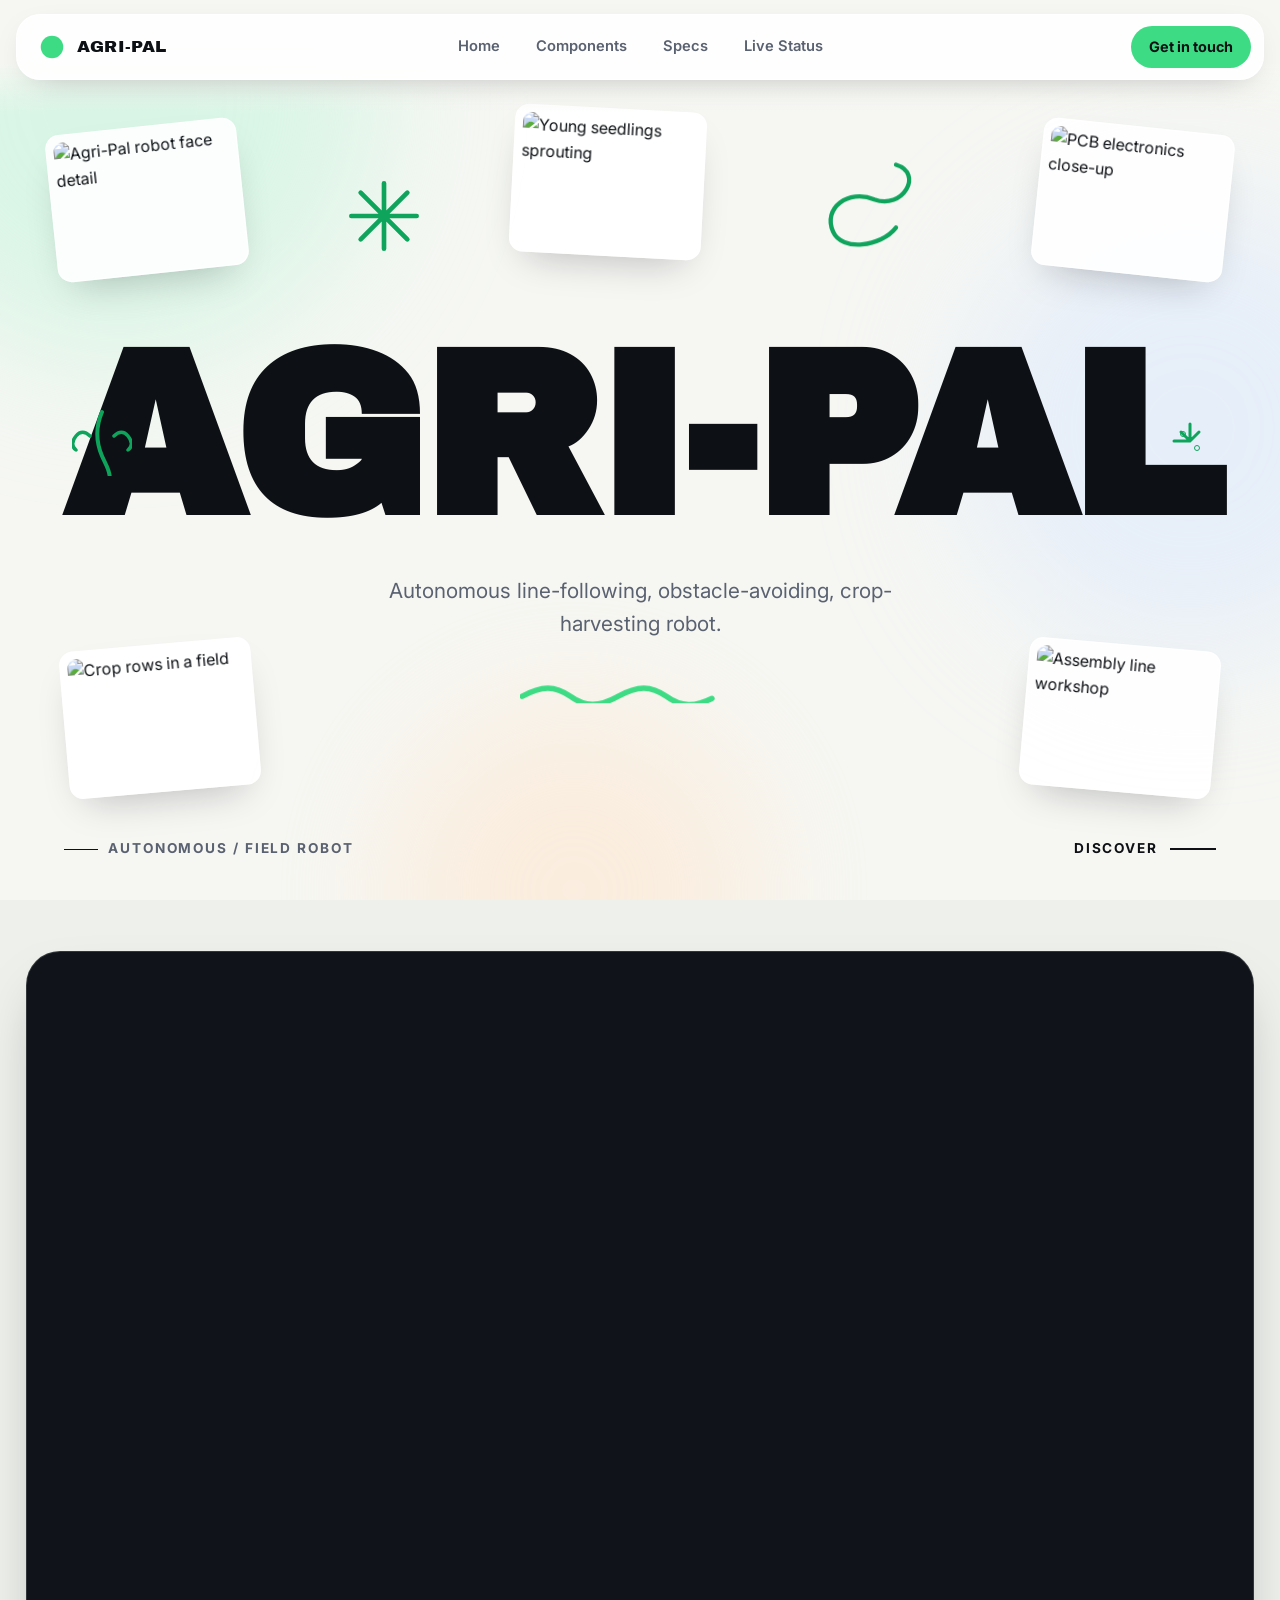
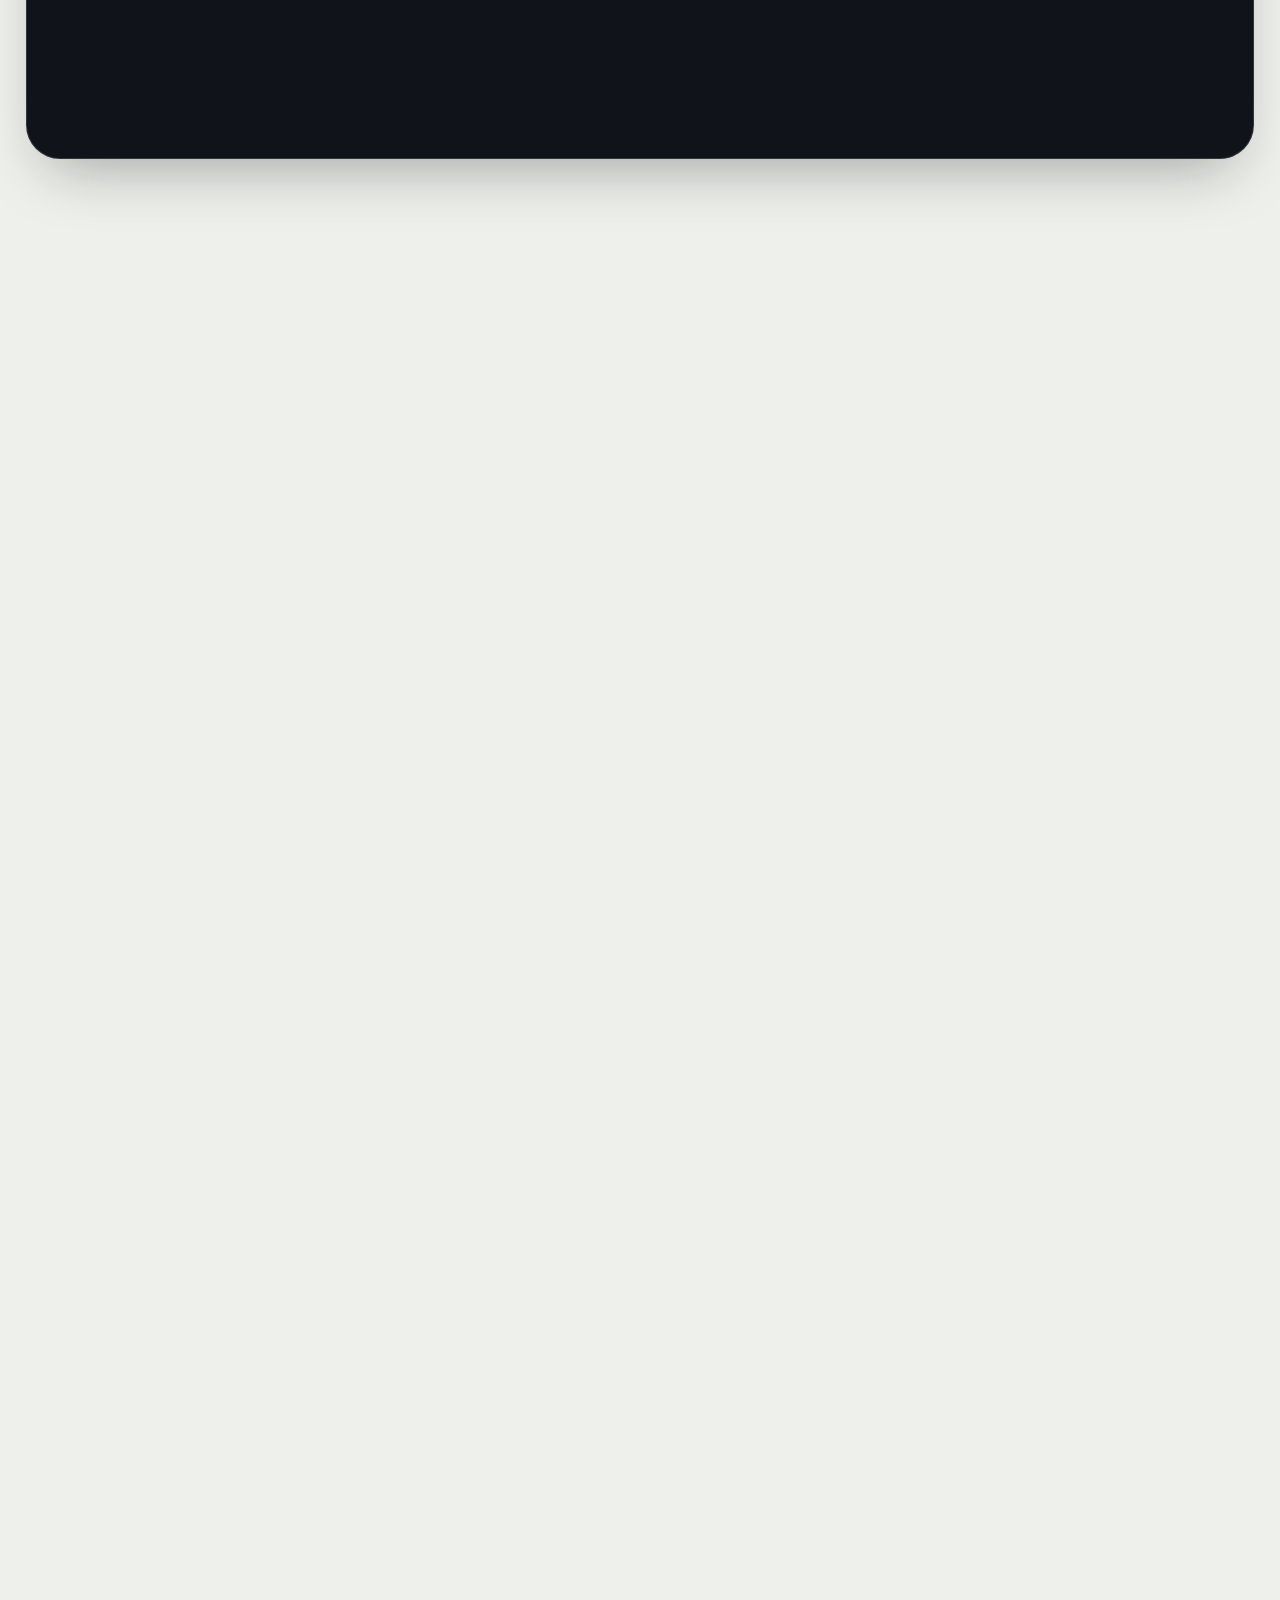
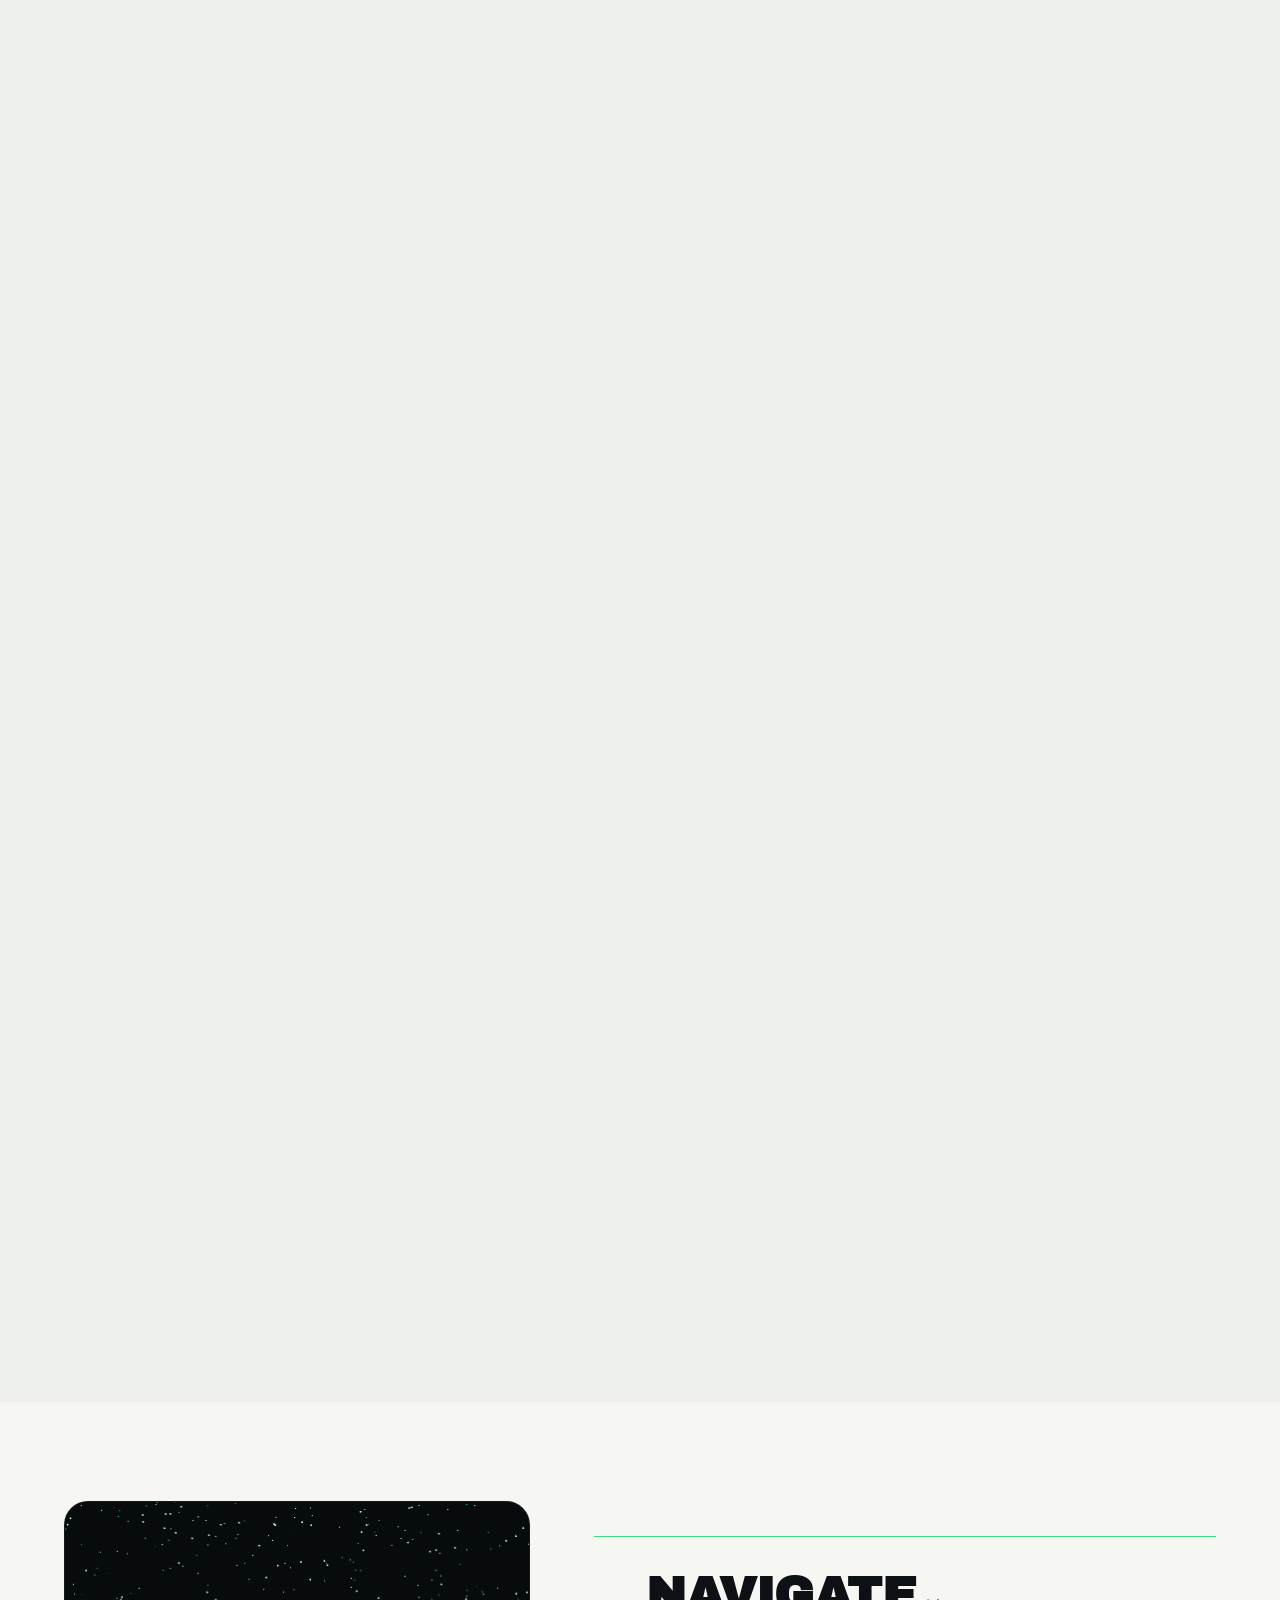
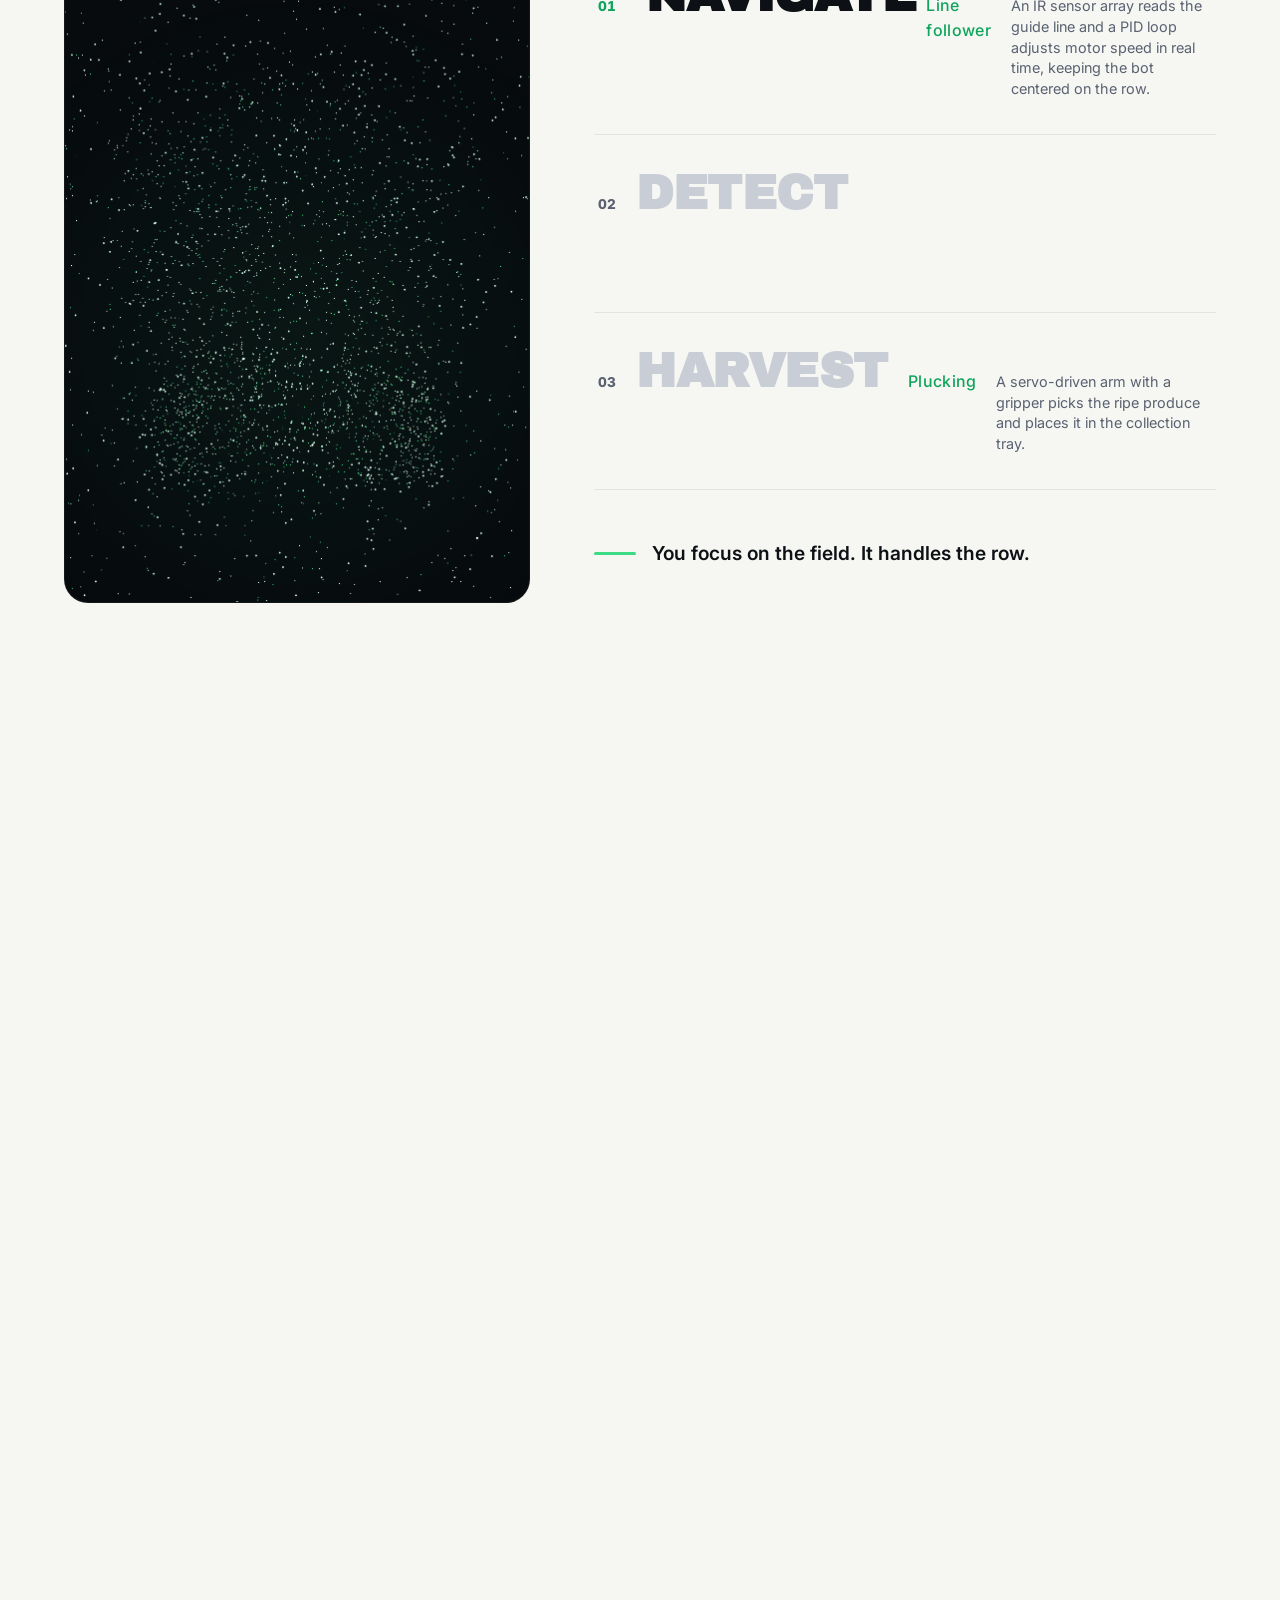
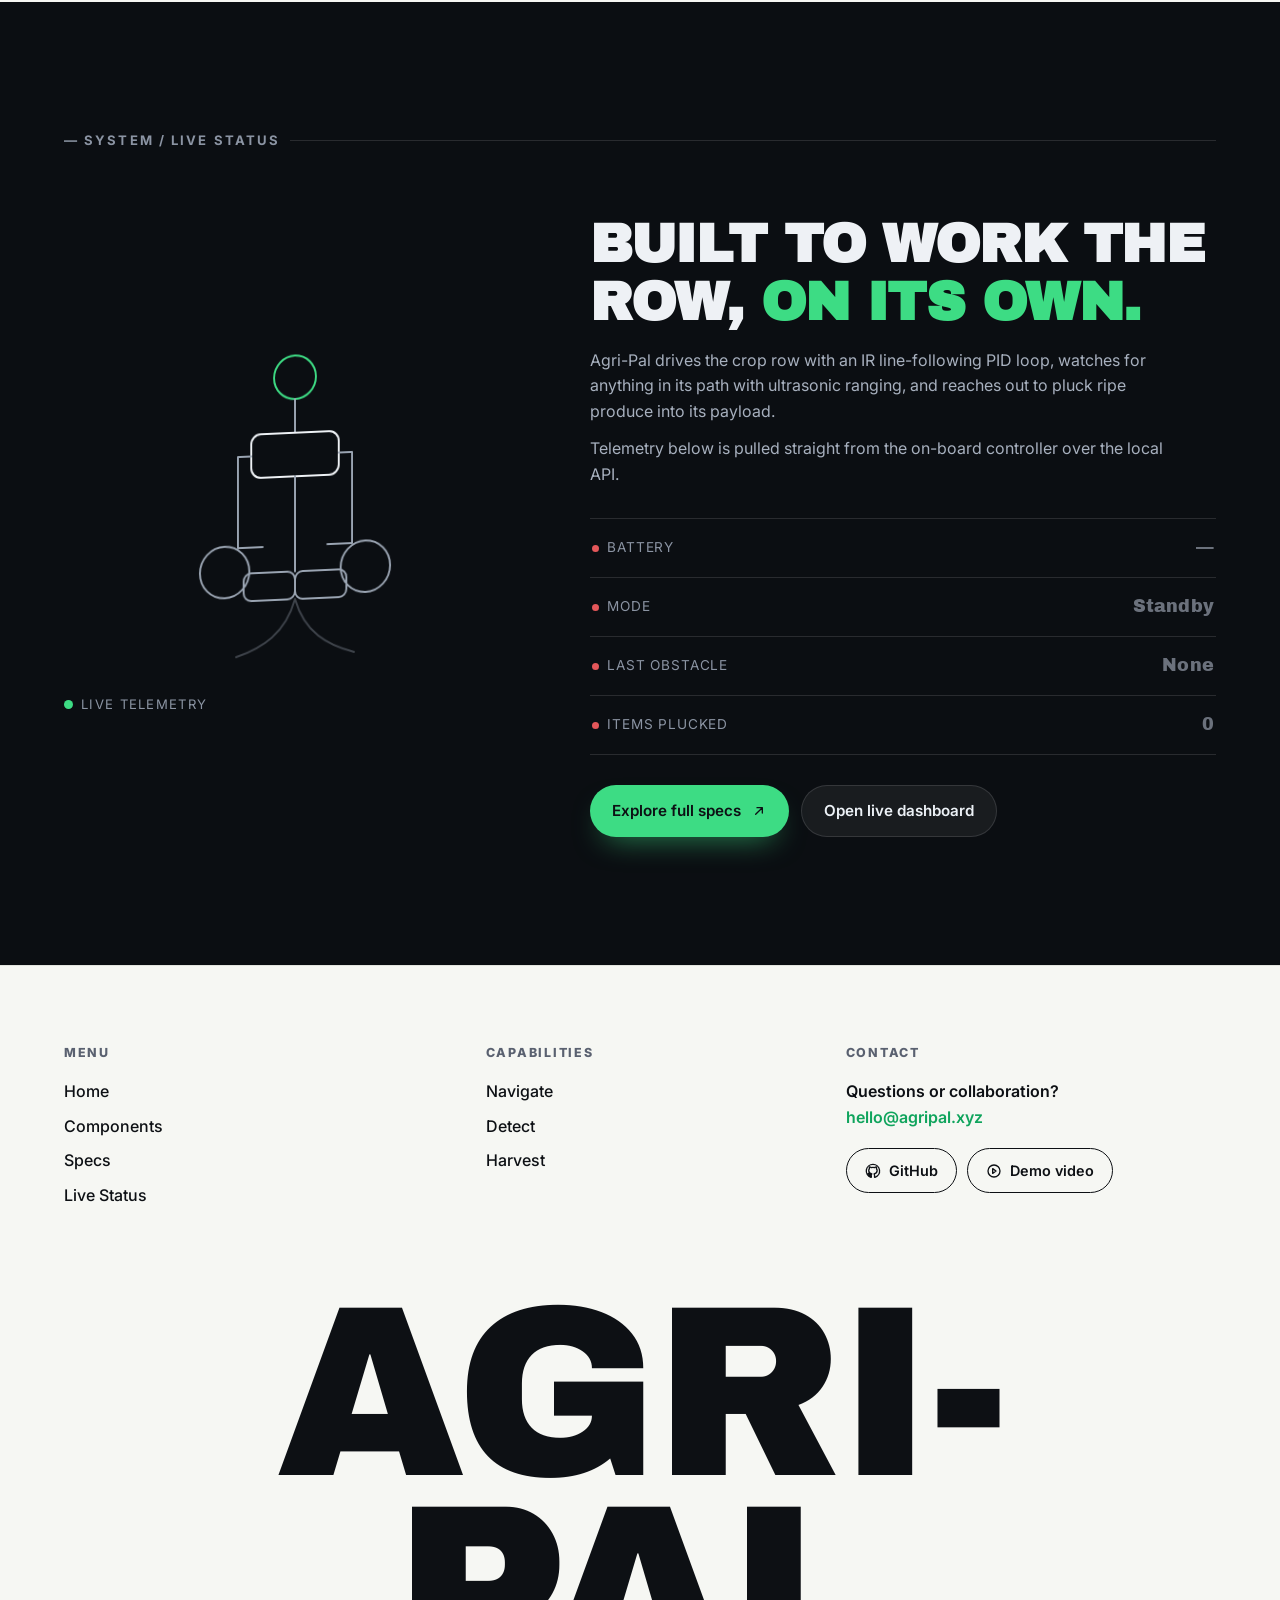
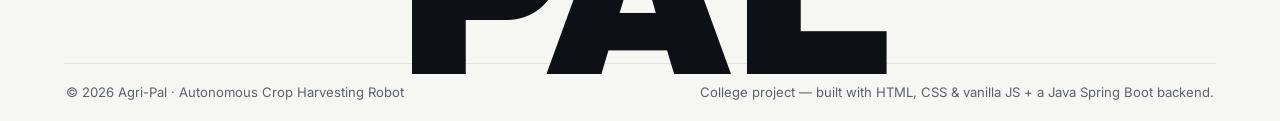
==== _test_specs.html @ 2f0918ff "changes style changes" ====
<!DOCTYPE html>
<html lang="en">
<head>
  <meta charset="UTF-8" />
  <meta name="viewport" content="width=device-width, initial-scale=1.0" />
  <title>AGRI-PAL — Autonomous Field Robot</title>
  <meta name="description" content="Agri-Pal is an autonomous line-following, obstacle-avoiding, crop-harvesting field robot. Explore the design, the build and the live status." />
  <link rel="preconnect" href="https://fonts.googleapis.com" />
  <link rel="preconnect" href="https://fonts.gstatic.com" crossorigin />
  <link href="https://fonts.googleapis.com/css2?family=Archivo+Black&family=Inter:wght@400;500;600;700&display=swap" rel="stylesheet" />
  <link rel="stylesheet" href="style.css" />
</head>
<body id="top" data-page="home">

  <a class="skip-link" href="#main">Skip to content</a>

  <!-- ============ NAVBAR: floating pill ============ -->
  <header class="site-nav" id="site-nav" data-theme="light">
    <a class="nav-logo" href="#top" data-modal="home">
      <svg class="nav-mark" viewBox="0 0 32 32" aria-hidden="true">
        <circle cx="16" cy="16" r="12" />
        <circle cx="16" cy="16" r="5" fill="#0d1014" />
      </svg>
      <span class="nav-name">Agri-Pal</span>
    </a>
    <nav class="nav-links" id="nav-links" aria-label="Primary">
      <a href="#top" data-modal="home">Home</a>
<a href="#components" data-modal="components">Components</a>
      <a href="#specs" data-modal="specs">Specs</a>
      <a href="#live-status" data-modal="status">Live Status</a>
    </nav>
    <a class="nav-cta" href="#contact" data-contact>Get in touch</a>
    <button class="nav-burger" id="nav-burger" aria-expanded="false" aria-controls="nav-links" aria-label="Toggle navigation">
      <span></span><span></span><span></span>
    </button>
  </header>

  <main id="main">

    <!-- ============ 1 · HERO / MOODBOARD ============ -->
    <section class="hero moodboard">
      <div class="mg-blobs" aria-hidden="true"><i></i><i></i><i></i></div>

      <!-- hand-drawn accents (direct children of hero, centred % of hero container) -->
      <div class="doodle-wrap aster" style="left: 30%; top: 24%;"><svg class="doodle-svg" viewBox="0 0 60 60" fill="none" aria-hidden="true">
        <path d="M30 2v56M2 30h56M10 10l40 40M50 10L10 50" stroke-width="4" stroke-linecap="round"/>
      </svg></div>
      <div class="doodle-wrap swirl" style="left: 68%; top: 23%;"><svg class="doodle-svg" viewBox="0 0 120 90" fill="none" aria-hidden="true">
        <path d="M84 6c26 8 6 42-20 32C40 28 16 46 26 68c8 18 44 14 58-4" stroke-width="4" stroke-linecap="round"/>
      </svg></div>
      <div class="doodle-wrap squiggle" style="left: 50%; top: 77%;"><svg class="doodle-svg" viewBox="0 0 220 18" fill="none" aria-hidden="true">
        <path d="M2 12c18-10 30-10 44 0s26 10 44 0 30-10 44 0 26 10 42 2" stroke-width="5" stroke-linecap="round"/>
      </svg></div>
      <div class="doodle-wrap leaf" style="left: 8%; top: 49%;"><svg class="doodle-svg" viewBox="0 0 60 70" fill="none" aria-hidden="true">
        <path d="M30 6c-6 14-6 30 0 44s14 20 0 44" stroke-width="4" stroke-linecap="round"/>
        <path d="M18 30c-5-5-10-5-14 0s-5 10 0 14M42 30c5-5 10-5 14 0s5 10 0 14" stroke-width="3.5" stroke-linecap="round"/>
      </svg></div>
      <div class="doodle-wrap sparkle" style="left: 93%; top: 49%;"><svg class="doodle-svg" viewBox="0 0 38 38" fill="none" aria-hidden="true">
        <path d="M19 2v16M3 19h16M10 10l8 8M28 10l-8 8" stroke-width="3" stroke-linecap="round"/>
        <circle cx="12" cy="12" r="2.5"/><circle cx="26" cy="26" r="2.5"/>
      </svg></div>

      <p class="kicker">Autonomous / Field Robot</p>

      <div class="wordmark-wrap">
        <h1 class="wordmark">Agri-Pal</h1>
      </div>

      <p class="tagline">Autonomous line-following, obstacle-avoiding, crop-harvesting robot.</p>

      <!-- scattered photo thumbnails -->
      <div class="thumb-cloud" aria-hidden="false">
        <figure class="thumb t1">
          <div class="thumb-img"><img src="assets/moodboard/thumb-robot-face.jpg" alt="Agri-Pal robot face detail" loading="lazy" width="320" height="240"/></div>
          <figcaption class="thumb-caption">Robot face</figcaption>
        </figure>
        <figure class="thumb t2">
          <div class="thumb-img"><img src="assets/moodboard/thumb-pcb-electronics.jpg" alt="PCB electronics close-up" loading="lazy" width="320" height="240"/></div>
          <figcaption class="thumb-caption">Control board</figcaption>
        </figure>
        <figure class="thumb t3">
          <div class="thumb-img"><img src="assets/moodboard/thumb-crop-rows.jpg" alt="Crop rows in a field" loading="lazy" width="320" height="240"/></div>
          <figcaption class="thumb-caption">Field rows</figcaption>
        </figure>
        <figure class="thumb t4">
          <div class="thumb-img"><img src="assets/moodboard/thumb-assembly-line.jpg" alt="Assembly line workshop" loading="lazy" width="320" height="240"/></div>
          <figcaption class="thumb-caption">Assembly line</figcaption>
        </figure>
        <figure class="thumb t5">
          <div class="thumb-img"><img src="assets/moodboard/thumb-seedlings.jpg" alt="Young seedlings sprouting" loading="lazy" width="320" height="240"/></div>
          <figcaption class="thumb-caption">Seedlings</figcaption>
        </figure>
      </div>

      <a class="discover" href="#assembly" aria-label="Discover the assembly">
        <span>Discover</span>
        <span class="cue-line" aria-hidden="true"></span>
      </a>
    </section>

    <!-- ============ 2 · ASSEMBLY SHOWCASE ============ -->
    <section id="assembly" class="asc-section">
      <div class="asc-track" id="asc-track">
        <div class="asc-stage" id="asc-stage">
          <canvas id="bot-canvas" class="assembly-canvas" aria-label="Assembly animation — scroll to assemble the bot"></canvas>

          <div class="asc-loader" id="asc-loader" role="status" aria-live="polite">
            <span class="spinner" aria-hidden="true"></span>
            <span id="asc-loader-label">Loading render frames…</span>
          </div>

          <p class="asc-caption" id="asc-caption">Scroll to assemble the bot</p>

          <noscript>
            <div class="noscript-fallback">
              <img src="assets/frames/frame_120.jpg" alt="Assembled Agri-Pal robot" />
              <span>Enable JavaScript to see the assembly animation. Here is the finished build.</span>
            </div>
          </noscript>
        </div>
      </div>
    </section>

    <!-- ============ 3 · CAPABILITIES (pinned, scroll-driven) ============ -->
    <section id="capabilities" class="cap-track-section">
      <div class="cap-stage" id="cap-stage">
        <div class="cap-wire reveal" aria-hidden="true">
          <svg class="doodle aster" viewBox="0 0 60 60" fill="none">
            <path d="M30 2v56M2 30h56M10 10l40 40M50 10L10 50" stroke-width="4" stroke-linecap="round"/>
          </svg>
          <div class="robot-panel" id="robot-panel">
            <canvas class="dot-robot" id="dot-robot" role="img" aria-label="Dot-built Agri-Pal robot"></canvas>
          </div>
        </div>

        <div class="cap-content reveal">
          <div class="cap-labels" id="cap-labels">
            <div class="cap-label lit" id="cap-navigate" data-phase="0">
              <span class="num">01</span>
              <h3>Navigate</h3>
              <p class="cap-sub">Line follower</p>
              <p class="cap-desc">An IR sensor array reads the guide line and a PID loop adjusts motor speed in real time, keeping the bot centered on the row.</p>
            </div>
            <div class="cap-label" id="cap-detect" data-phase="1">
              <span class="num">02</span>
              <h3>Detect</h3>
              <p class="cap-sub">Obstacle detection</p>
              <p class="cap-desc">Ultrasonic sensing scans ahead. When something enters the safety distance, the bot halts or reroutes around it.</p>
            </div>
            <div class="cap-label" id="cap-harvest" data-phase="2">
              <span class="num">03</span>
              <h3>Harvest</h3>
              <p class="cap-sub">Plucking</p>
              <p class="cap-desc">A servo-driven arm with a gripper picks the ripe produce and places it in the collection tray.</p>
            </div>
          </div>
          <p class="cap-tag">You focus on the field. It handles the row.</p>
        </div>
      </div>
    </section>

    <!-- ============ 4 · DARK FLIP — LIVE STATUS / SPECS ============ -->
    <section id="live" class="section dark-flip">
      <p class="flip-eyebrow">— System / Live status</p>

      <div class="wire-model reveal">
        <div class="wire-rotate" id="wire-rotate" role="img" aria-label="Interactive Agri-Pal wireframe — drag to rotate">
          <svg viewBox="0 0 300 340" fill="none" stroke="#9aa4b2" stroke-width="2" stroke-linecap="round" stroke-linejoin="round">
            <circle cx="150" cy="40" r="22" stroke="#3ddc84" />
            <path d="M150 62v34" />
            <rect x="104" y="96" width="92" height="44" rx="10" stroke="#eef1f5" />
            <path d="M104 118h-14v92h26M196 118h14v92h-26" />
            <circle cx="76" cy="234" r="26" />
            <circle cx="224" cy="234" r="26" />
            <path d="M150 140v96" />
            <rect x="96" y="236" width="54" height="28" rx="8" />
            <rect x="150" y="236" width="54" height="28" rx="8" />
            <path d="M150 264c-10 34-34 48-62 56M150 264c10 34 34 48 62 56" opacity=".35" />
          </svg>
        </div>
        <p class="tele-caption">Live telemetry</p>
      </div>

      <div class="flip-content reveal">
        <h2 class="flip-head">Built to work the row, <span class="glow">on its own.</span></h2>
        <div class="flip-body">
          <p>Agri-Pal drives the crop row with an IR line-following PID loop, watches for anything in its path with ultrasonic ranging, and reaches out to pluck ripe produce into its payload.</p>
          <p>Telemetry below is pulled straight from the on-board controller over the local API.</p>
        </div>

        <div class="stat-rows" id="stat-rows">
          <div class="stat-row">
            <span class="stat-label"><span class="live-dot" aria-hidden="true"></span>Battery</span>
            <span class="stat-value pulse" id="row-battery">—</span>
          </div>
          <div class="stat-row">
            <span class="stat-label"><span class="live-dot" aria-hidden="true"></span>Mode</span>
            <span class="stat-value" id="row-mode">Standby</span>
          </div>
          <div class="stat-row">
            <span class="stat-label"><span class="live-dot" aria-hidden="true"></span>Last obstacle</span>
            <span class="stat-value" id="row-obstacle">None</span>
          </div>
          <div class="stat-row">
            <span class="stat-label"><span class="live-dot" aria-hidden="true"></span>Items plucked</span>
            <span class="stat-value pulse" id="row-plucked">0</span>
          </div>
        </div>

        <div class="flip-cta">
          <a class="btn btn-accent btn-arrow" href="#specs" data-modal="specs">
            Explore full specs
            <svg viewBox="0 0 24 24" fill="none" stroke="currentColor" stroke-width="2" stroke-linecap="round" stroke-linejoin="round"><path d="M7 17L17 7M9 7h8v8"/></svg>
          </a>
          <a class="btn btn-dark" href="#live-status" data-modal="status">Open live dashboard</a>
        </div>
      </div>
    </section>
  </main>

  <!-- ============ 5 · FOOTER ============ -->
  <footer class="footer-site">
    <div class="footer-cols">
      <div class="footer-col">
        <h4>Menu</h4>
        <ul class="footer-links">
          <li><a href="#top">Home</a></li>
          <li><a href="#components" data-modal="components">Components</a></li>
          <li><a href="#specs" data-modal="specs">Specs</a></li>
          <li><a href="#live-status" data-modal="status">Live Status</a></li>
        </ul>
      </div>
      <div class="footer-col">
        <h4>Capabilities</h4>
        <ul class="footer-links">
          <li><a href="#capabilities">Navigate</a></li>
          <li><a href="#capabilities">Detect</a></li>
          <li><a href="#capabilities">Harvest</a></li>
        </ul>
      </div>
      <div class="footer-col">
        <h4>Contact</h4>
        <p class="footer-contact">Questions or collaboration?<br /><a href="#contact" data-contact>hello@agripal.xyz</a></p>
        <div class="footer-pills">
          <a class="pill" href="#" aria-label="GitHub repository">
            <svg viewBox="0 0 24 24" fill="none" stroke="currentColor" stroke-width="2" stroke-linecap="round" stroke-linejoin="round"><path d="M12 2a10 10 0 0 0-3.2 19.5c.5.1.7-.2.7-.5v-1.8c-2.8.6-3.4-1.3-3.4-1.3-.5-1.2-1.1-1.5-1.1-1.5-.9-.6.1-.6.1-.6 1 .1 1.5 1 1.5 1 .9 1.5 2.4 1.1 3 .9.1-.7.4-1.1.6-1.4-2.2-.3-4.6-1.1-4.6-5 0-1.1.4-2 1-2.7-.1-.3-.4-1.3.1-2.7 0 0 .8-.3 2.7 1a9.4 9.4 0 0 1 5 0c1.9-1.3 2.7-1 2.7-1 .5 1.4.2 2.4.1 2.7.6.7 1 1.6 1 2.7 0 3.9-2.4 4.7-4.6 5 .4.3.7.9.7 1.9v2.8c0 .3.2.6.7.5A10 10 0 0 0 12 2z"/></svg>
            GitHub
          </a>
          <a class="pill" href="#" aria-label="Demo video">
            <svg viewBox="0 0 24 24" fill="none" stroke="currentColor" stroke-width="2" stroke-linecap="round" stroke-linejoin="round"><circle cx="12" cy="12" r="9"/><path d="M10 8.5l5 3.5-5 3.5v-7z"/></svg>
            Demo video
          </a>
        </div>
      </div>
    </div>

    <div class="footer-wordmark" aria-hidden="true">Agri-Pal</div>

    <div class="footer-bottom">
      <span>© 2026 Agri-Pal · Autonomous Crop Harvesting Robot</span>
      <span>College project — built with HTML, CSS &amp; vanilla JS + a Java Spring Boot backend.</span>
    </div>
  </footer>

  <div id="modal-root"></div>

  <script src="ui.js"></script>
  <script src="botshape.js"></script>
  <script src="botrig.js"></script>
  <script src="dotrobot.js"></script>
  <script src="script.js"></script>
  <script src="live-dashboard.js"></script>
  <script src="specs.js"></script>
  <script src="particles.js"></script>

  <script>
    (function(){
      var logs=[];
      ['log','warn','error'].forEach(function(k){
        var old=console[k].bind(console);
        console[k]=function(){
          var msg=k+': '+Array.prototype.slice.call(arguments).join(' ');
          logs.push(msg); document.body.setAttribute('data-devtools-logs',logs.join(' || ')); old.apply(null,arguments);
        };
      });
      window.addEventListener('error',function(e){ logs.push('window-error: '+e.message); document.body.setAttribute('data-devtools-logs',logs.join(' || ')); });
      window.addEventListener('unhandledrejection',function(e){ logs.push('promise-error: '+e.reason); document.body.setAttribute('data-devtools-logs',logs.join(' || ')); });
    })();
  </script>
</body>
</html>
---- style.css ----
/* ============================================================================
   AGRI-PAL — Smart Farm Bot
   Light editorial "creative-studio" theme
   ========================================================================= */

/* ---------- Design tokens ---------- */
:root {
  --paper:      #f6f7f3;   /* off-white page bg */
  --paper-2:    #eef0eb;   /* softer panel bg */
  --card:       rgba(255, 255, 255, .85);
  --ink:        #0d1014;   /* near-black text */
  --ink-soft:   #5a6170;   /* muted text */
  --line:       #e2e4de;   /* hairline borders */
  --accent:     #3ddc84;   /* vivid green */
  --accent-deep:#0fa45c;   /* darker green (legible accent) */
  --dark:       #0b0e12;   /* flip-section bg */
  --dark-soft:  #1a2028;   /* flip-card bg */
  --dark-line:  rgba(255, 255, 255, .12);

  --radius-xl:  28px;
  --radius-lg:  20px;
  --radius-md:  12px;

  --font-display: "Archivo Black", "Arial Black", system-ui, sans-serif;
  --font-body:    "Inter", system-ui, -apple-system, "Segoe UI", sans-serif;

  --nav-h: 66px;
  --shadow-soft: 0 18px 40px -18px rgba(13, 16, 20, .28);
  --shadow-hover: 0 28px 60px -22px rgba(13, 16, 20, .35);

  --ease: cubic-bezier(.22, .61, .36, 1);
}

/* ---------- Reset & base ---------- */
* { box-sizing: border-box; margin: 0; padding: 0; }

html {
  scroll-behavior: smooth;
  scroll-padding-top: calc(var(--nav-h) + 26px);
  -webkit-text-size-adjust: 100%;
}

body {
  font-family: var(--font-body);
  background: var(--paper);
  color: var(--ink);
  line-height: 1.6;
  -webkit-font-smoothing: antialiased;
  /* `clip` (not `hidden`) preserves position:sticky for descendants —
     `overflow-x: hidden` on body breaks the sticky assembly panel. */
  overflow-x: clip;
}

img, svg, canvas { display: block; max-width: 100%; }

a { color: inherit; text-decoration: none; }

button {
  font: inherit;
  color: inherit;
  background: none;
  border: 0;
  cursor: pointer;
}

::selection { background: var(--accent); color: var(--ink); }

:focus-visible { outline: 2px solid var(--accent-deep); outline-offset: 3px; }

.skip-link {
  position: fixed; left: 12px; top: -60px; z-index: 200;
  background: var(--ink); color: var(--paper);
  padding: 10px 16px; border-radius: 10px;
  transition: top .2s ease;
}
.skip-link:focus { top: 12px; }

/* ---------- Shared primitives ---------- */
.page-main { padding-top: calc(var(--nav-h) + 28px); }

.section { padding: clamp(72px, 10vw, 130px) clamp(20px, 5vw, 64px); }

.section-head { margin-bottom: clamp(34px, 5vw, 60px); }

.section-title {
  font-family: var(--font-display);
  font-size: clamp(2.1rem, 5.2vw, 4rem);
  line-height: 1.02;
  letter-spacing: -0.015em;
  text-transform: uppercase;
}

.section-title .accent { color: var(--accent-deep); }

.section-sub {
  margin-top: 14px;
  color: var(--ink-soft);
  max-width: 54ch;
  font-size: clamp(1rem, 1.6vw, 1.15rem);
}

.accent { color: var(--accent-deep); }

.badge {
  display: inline-flex; align-items: center; gap: 8px;
  font-size: .78rem; font-weight: 700; letter-spacing: .08em;
  text-transform: uppercase; color: var(--ink-soft);
  border: 1px solid var(--line); border-radius: 999px;
  padding: 7px 14px; background: rgba(255, 255, 255, .6);
}
.badge::before {
  content: ""; width: 8px; height: 8px; border-radius: 50%;
  background: var(--accent-deep);
}

.glass-card {
  background: var(--card);
  -webkit-backdrop-filter: blur(12px);
  backdrop-filter: blur(12px);
  border: 1px solid rgba(255, 255, 255, .7);
  box-shadow: var(--shadow-soft);
  border-radius: var(--radius-lg);
}

.card {
  background: var(--card);
  border: 1px solid var(--line);
  border-radius: var(--radius-md);
  padding: 22px;
  box-shadow: none;
}

.card-grid {
  display: grid;
  gap: 18px;
  grid-template-columns: repeat(auto-fit, minmax(240px, 1fr));
}

/* Scoped wide container used only by the Components mosaic grid */
.components-grid-wide {
  width: min(100% - 48px, 1760px);
  margin-inline: auto;
}
@media (max-width: 700px) {
  .components-grid-wide {
    width: min(100% - 32px, 1760px);
  }
}

/* Restore the normal (narrower) tab-section containers */
.pt-intro-inner,
.pt-rows-inner,
.specs-inner {
  width: min(100% - 48px, 1200px);
  margin-inline: auto;
}
@media (max-width: 700px) {
  .pt-intro-inner,
  .pt-rows-inner,
  .specs-inner {
    width: min(100% - 32px, 1200px);
  }
}

/* Reveal-on-scroll */
.reveal {
  opacity: 0;
  transform: translateY(30px);
  transition: opacity .7s var(--ease), transform .7s var(--ease);
}
@media (prefers-reduced-motion: no-preference) {
  .reveal.stagger > * { opacity: 0; transform: translateY(30px); transition: opacity .7s var(--ease), transform .7s var(--ease); }
  .reveal.stagger.visible > * ,
  .reveal.visible { opacity: 1; transform: none; }
  .reveal.stagger.visible > *:nth-child(2) { transition-delay: .08s; }
  .reveal.stagger.visible > *:nth-child(3) { transition-delay: .16s; }
  .reveal.stagger.visible > *:nth-child(4) { transition-delay: .24s; }
  .reveal.stagger.visible > *:nth-child(5) { transition-delay: .32s; }
  .reveal.stagger.visible > *:nth-child(6) { transition-delay: .4s; }
  .reveal.stagger.visible > *:nth-child(7) { transition-delay: .48s; }
  .reveal.stagger.visible > *:nth-child(8) { transition-delay: .56s; }
  .reveal.stagger.visible > *:nth-child(9) { transition-delay: .64s; }
}
@media (prefers-reduced-motion: reduce) {
  .reveal { opacity: 1; transform: none; transition: none; }
  .reveal.stagger > * { opacity: 1; transform: none; transition: none; }
}

/* ---------- Buttons ---------- */
.btn {
  display: inline-flex; align-items: center; justify-content: center; gap: 10px;
  padding: 13px 22px; border-radius: 999px;
  font-weight: 600; font-size: .95rem;
  transition: transform .25s var(--ease), box-shadow .25s var(--ease), background .25s ease;
  white-space: nowrap;
}
.btn svg { width: 17px; height: 17px; }

.btn-fill {
  background: var(--ink); color: var(--paper);
  box-shadow: 0 14px 30px -14px rgba(13, 16, 20, .5);
}
.btn-fill:hover { transform: translateY(-2px); box-shadow: var(--shadow-hover); }

.btn-accent {
  background: var(--accent); color: var(--ink);
  box-shadow: 0 14px 30px -14px rgba(61, 220, 132, .65);
}
.btn-accent:hover { transform: translateY(-2px); background: #53e794; }

.btn-ghost {
  border: 1px solid var(--line); color: var(--ink);
  background: rgba(255, 255, 255, .55);
}
.btn-ghost:hover { border-color: var(--ink); transform: translateY(-2px); }

.btn-dark { background: rgba(255, 255, 255, .06); color: #ecf1f6; border: 1px solid var(--dark-line); }
.btn-dark:hover { background: rgba(255, 255, 255, .14); transform: translateY(-2px); }

/* ============================================================================
   Floating pill navbar
   ========================================================================= */
.site-nav {
  position: fixed;
  top: 14px; left: 16px; right: 16px;
  z-index: 90;
  height: var(--nav-h);
  display: flex; align-items: center;
  padding: 0 12px 0 20px;
  background: rgba(255, 255, 255, .86);
  -webkit-backdrop-filter: blur(14px); backdrop-filter: blur(14px);
  border: 1px solid rgba(255, 255, 255, .85);
  border-radius: 24px;
  box-shadow: 0 10px 34px -18px rgba(13, 16, 20, .35);
  transition: background 300ms ease, border-color 300ms ease, color 300ms ease;
}
.site-nav.nav-overlay { z-index: 1000; }
.site-nav[data-theme="dark"] {
  background: rgba(10, 14, 18, 0.92);
  border-color: rgba(255, 255, 255, 0.08);
  color: #ffffff;
}
.site-nav[data-theme="dark"] .nav-mark circle { fill: var(--accent); }
.site-nav[data-theme="dark"] .nav-links a { color: #e8eef0; }
.site-nav[data-theme="dark"] .nav-links a:hover { color: #fff; background: rgba(255, 255, 255, 0.08); }
.site-nav[data-theme="dark"] .nav-links a.nav-active { color: #fff; background: #1fa463; }
.site-nav[data-theme="dark"] .nav-cta { background: var(--accent); color: var(--ink); }
.site-nav[data-theme="dark"] .nav-burger span { background: #ecf1f6; }

.nav-logo { display: flex; align-items: center; gap: 10px; font-family: var(--font-display); letter-spacing: .01em; font-size: 1.05rem; }
.nav-mark { width: 30px; height: 30px; }
.nav-mark circle { fill: var(--accent); }
.nav-name { text-transform: uppercase; }

.nav-links {
  position: absolute; left: 50%; transform: translateX(-50%);
  display: flex; align-items: center; gap: 4px;
}
.nav-links a {
  padding: 8px 16px; border-radius: 999px;
  font-size: .92rem; font-weight: 600; color: var(--ink-soft);
  transition: color .2s ease, background .2s ease;
}
.nav-links a:hover { color: var(--ink); background: rgba(13, 16, 20, .06); }
.nav-links a.active, .nav-links a[aria-current="page"] { color: var(--paper); background: var(--ink); }
.nav-links a.nav-active { color: var(--paper); background: var(--ink); }

.nav-cta {
  margin-left: auto;
  padding: 9px 18px; border-radius: 999px;
  background: var(--accent); color: var(--ink);
  font-weight: 700; font-size: .9rem;
  transition: transform .2s var(--ease), box-shadow .2s ease;
}
.nav-cta:hover { transform: translateY(-1px); box-shadow: 0 10px 22px -10px rgba(61, 220, 132, .7); }

.nav-burger {
  display: none; margin-left: auto;
  width: 42px; height: 42px; border-radius: 12px;
  flex-direction: column; align-items: center; justify-content: center; gap: 5px;
}
.nav-burger span { width: 20px; height: 2px; background: var(--ink); border-radius: 2px; transition: transform .3s var(--ease), opacity .2s; }
.nav-burger.open span:nth-child(1) { transform: translateY(7px) rotate(45deg); }
.nav-burger.open span:nth-child(2) { opacity: 0; }
.nav-burger.open span:nth-child(3) { transform: translateY(-7px) rotate(-45deg); }

@media (max-width: 940px) {
  .nav-links {
    position: static; transform: none; flex-direction: column; align-items: stretch; gap: 4px;
    position: absolute; top: calc(100% + 10px); left: 0; right: 0;
    background: rgba(255, 255, 255, .97);
    -webkit-backdrop-filter: blur(14px); backdrop-filter: blur(14px);
    border: 1px solid var(--line); border-radius: 20px;
    padding: 12px; box-shadow: var(--shadow-soft);
    opacity: 0; pointer-events: none; transform: translateY(-8px);
    transition: opacity .25s ease, transform .3s var(--ease);
  }
  .nav-links.open { opacity: 1; pointer-events: auto; transform: none; }
  .nav-links a { padding: 12px 14px; }
  .nav-cta { display: none; }
  .nav-burger { display: flex; }
}

/* Soft scrim behind the floating navbar so content never clips its edge */
.nav-scrim {
  position: fixed; top: 0; left: 0; right: 0; z-index: 88;
  height: calc(var(--nav-h) + 48px);
  pointer-events: none;
  background: linear-gradient(to bottom, var(--paper), var(--paper) 55%, rgba(246, 247, 243, 0));
}

/* ============================================================================
   Custom cursor trail (created only on fine-pointer devices, see ui.js)
   ========================================================================= */
.cursor-trail {
  position: fixed; inset: 0;
  width: 100%; height: 100%;
  pointer-events: none;
  z-index: 2000;
}

/* ============================================================================
   Modal system
   ========================================================================= */
.modal { display: none; }
.modal.open { display: block; }

.modal-backdrop {
  position: fixed; inset: 0; z-index: 120;
  background: rgba(13, 16, 20, .45);
  -webkit-backdrop-filter: blur(3px); backdrop-filter: blur(3px);
}

.modal-panel {
  position: fixed; z-index: 121;
  left: 50%; top: 50%;
  transform: translate(-50%, -50%);
  width: min(680px, calc(100vw - 32px));
  max-height: min(78vh, 720px);
  display: flex; flex-direction: column;
  background: var(--paper);
  border-radius: var(--radius-xl);
  box-shadow: 0 40px 90px -30px rgba(0, 0, 0, .5);
  overflow: hidden;
  animation: modalIn .3s var(--ease);
}
@keyframes modalIn { from { opacity: 0; transform: translate(-50%, -48%); } }

.modal-shell { display: flex; flex-direction: column; height: 100%; }

.modal-head {
  display: flex; align-items: center; justify-content: space-between; gap: 14px;
  padding: 20px 22px 14px;
  border-bottom: 1px solid var(--line);
}
.modal-title {
  font-family: var(--font-display);
  font-size: 1.35rem; text-transform: uppercase; letter-spacing: .01em;
}
.modal-close {
  flex: none; width: 40px; height: 40px; border-radius: 50%;
  display: flex; align-items: center; justify-content: center;
  border: 1px solid var(--line); color: var(--ink-soft);
  transition: background .2s, color .2s;
}
.modal-close:hover { background: var(--ink); color: var(--paper); }

.modal-scroll { overflow-y: auto; overscroll-behavior: contain; padding: 22px; }

.modal-body { color: var(--ink-soft); max-width: 62ch; }
.modal-body p + p { margin-top: 12px; }
.modal-body strong { color: var(--ink); }

.modal-cards { display: grid; gap: 12px; }
.modal-card {
  display: grid; grid-template-columns: 1fr auto; gap: 8px 20px;
  border: 1px solid var(--line); border-radius: var(--radius-md);
  padding: 18px 20px; text-align: left;
  transition: transform .2s var(--ease), border-color .2s ease, box-shadow .2s ease;
  cursor: pointer;
}
.modal-card:hover { transform: translateY(-3px); border-color: var(--accent-deep); box-shadow: var(--shadow-soft); }
.modal-card h4 { font-size: 1.02rem; letter-spacing: .005em; }
.modal-card p { color: var(--ink-soft); font-size: .93rem; margin-top: 2px; }
.modal-card .go {
  grid-row: span 2; align-self: center;
  width: 42px; height: 42px; border-radius: 50%;
  display: flex; align-items: center; justify-content: center;
  border: 1px solid var(--line); color: var(--ink);
}
.modal-card .go svg { width: 17px; height: 17px; }

.modal-part {
  display: inline-block; margin-bottom: 16px;
  font-size: .75rem; font-weight: 700; letter-spacing: .1em; text-transform: uppercase;
  color: var(--accent-deep); background: rgba(61, 220, 132, .14);
  padding: 5px 12px; border-radius: 999px;
}
.detail-title {
  font-family: var(--font-display);
  font-size: 1.6rem; text-transform: uppercase; letter-spacing: .01em; line-height: 1.05;
  margin-bottom: 4px;
}

/* Diagram / photo area inside the component "Details" modal.
   Add an `img` path to a component card in ui.js MODALS to display a
   photo, exploded diagram or labelled illustration here. */
.modal-visual {
  margin: 18px 0 4px;
  border-radius: var(--radius-md);
  background: linear-gradient(135deg, #10141a, #2a3340);
  aspect-ratio: 16 / 9;
  display: flex; align-items: center; justify-content: center;
  position: relative; overflow: hidden;
}
.modal-visual img {
  width: 100%; height: 100%; object-fit: cover;
}
.modal-visual.placeholder {
  flex-direction: column; gap: 10px;
  text-align: center; padding: 22px;
  font-size: .9rem; color: rgba(255, 255, 255, .55);
  border: 1px dashed rgba(255, 255, 255, .28);
  font-style: italic;
}
.modal-visual .vs-icon svg { width: 30px; height: 30px; stroke: rgba(255, 255, 255, .5); }
.modal-detail { display: grid; gap: 18px; margin-top: 18px; }
.modal-detail h4 { font-size: .8rem; letter-spacing: .12em; text-transform: uppercase; color: var(--ink-soft); margin-bottom: 8px; }
.modal-how p { margin-top: 6px; }
.modal-chip {
  display: inline-block; background: var(--card); border: 1px solid var(--line);
  padding: 7px 13px; border-radius: 999px; font-size: .82rem; font-weight: 600; margin: 4px 4px 0 0;
}

.modal-table-wrap { overflow-x: auto; border: 1px solid var(--line); border-radius: var(--radius-md); }
.specs-table { width: 100%; border-collapse: collapse; font-size: .93rem; background: var(--card); }
.specs-table th, .specs-table td { text-align: left; padding: 12px 16px; border-bottom: 1px solid var(--line); }
.specs-table th { font-family: var(--font-display); text-transform: uppercase; font-size: .78rem; letter-spacing: .06em; color: var(--ink); background: var(--paper-2); }
.specs-table tr:last-child td { border-bottom: 0; }
.specs-table td:first-child { color: var(--ink); font-weight: 600; white-space: nowrap; }
.specs-table tr:hover td { background: rgba(61, 220, 132, .05); }

.modal-footer {
  display: flex; justify-content: space-between; align-items: center; gap: 12px; flex-wrap: wrap;
  padding: 14px 22px 20px; border-top: 1px solid var(--line);
}
.modal-jump {
  font-size: .92rem; font-weight: 600; color: var(--accent-deep);
  display: inline-flex; align-items: center; gap: 6px;
}
.modal-jump:hover { text-decoration: underline; }

/* ============================================================================
   1 · Hero / moodboard
   ========================================================================= */
.hero {
  position: relative;
  min-height: 100vh;
  display: flex; flex-direction: column; align-items: center; justify-content: center;
  padding: 110px 20px 40px;
  overflow: hidden;
}

.mg-blobs { position: absolute; inset: 0; pointer-events: none; }
.mg-blobs i { position: absolute; border-radius: 50%; filter: blur(70px); opacity: .5; }
.mg-blobs i:nth-child(1) { width: 520px; height: 520px; left: -140px; top: -160px; background: #bcf4d8; }
.mg-blobs i:nth-child(2) { width: 460px; height: 460px; right: -140px; top: 22%; background: #d7e6ff; }
.mg-blobs i:nth-child(3) { width: 380px; height: 380px; left: 30%; bottom: -180px; background: #ffe3c9; }

.kicker {
  position: absolute; left: clamp(20px, 5vw, 64px); bottom: 40px; z-index: 4;
  font-size: .85rem; font-weight: 700; letter-spacing: .14em; text-transform: uppercase; color: var(--ink-soft);
  display: flex; align-items: center; gap: 10px;
}
.kicker::before { content: ""; width: 34px; height: 1px; background: var(--ink); }

.wordmark-wrap { position: relative; text-align: center; z-index: 3; }

.wordmark {
  font-family: var(--font-display);
  font-size: clamp(4rem, 18vw, 16rem);
  line-height: .95;
  letter-spacing: -0.02em;
  text-transform: uppercase;
  color: var(--ink);
  position: relative; z-index: 4;
}

.doodle-wrap { position: absolute; z-index: 6; pointer-events: none; }
.doodle-wrap.aster { left: 30%; top: 24%; transform: translate(-50%, -50%); }
.doodle-wrap.swirl { left: 68%; top: 23%; transform: translate(-50%, -50%); }
.doodle-wrap.squiggle { left: 50%; top: 77%; transform: translate(-50%, -50%); }
.doodle-wrap.leaf { left: 8%; top: 49%; transform: translate(-50%, -50%); }
.doodle-wrap.sparkle { left: 93%; top: 49%; transform: translate(-50%, -50%); }

.doodle-svg { width: 100%; height: auto; display: block; }
.doodle-wrap.aster .doodle-svg { width: clamp(56px, 8vw, 70px); stroke: var(--accent-deep); }
.doodle-wrap.swirl .doodle-svg { width: clamp(90px, 14vw, 130px); stroke: var(--accent-deep); }
.doodle-wrap.squiggle .doodle-svg { width: clamp(170px, 24vw, 240px); stroke: var(--accent); }
.doodle-wrap.leaf .doodle-svg { width: clamp(45px, 6vw, 60px); stroke: var(--accent-deep); }
.doodle-wrap.sparkle .doodle-svg { width: clamp(30px, 4vw, 38px); stroke: var(--accent-deep); }

@media (max-width: 700px) {
  .doodle-wrap.leaf, .doodle-wrap.sparkle { display: none; }
}

@media (prefers-reduced-motion: no-preference) {
  .doodle-svg {
    animation: doodleDraw 1.4s var(--ease) both, doodleWobble 6s ease-in-out infinite;
  }
  @keyframes doodleDraw {
    from { opacity: 0; transform: scale(0.85); }
    to { opacity: 1; transform: scale(1); }
  }
  @keyframes doodleWobble {
    0%, 100% { transform: scale(1) rotate(0deg); }
    33% { transform: scale(1.04) rotate(1deg); }
    66% { transform: scale(0.97) rotate(-1deg); }
  }
}

/* Photo thumbnails scattered around the hero — bigger, clamp-scaled, re-spaced */
.thumb-cloud { position: absolute; inset: 0; z-index: 1; pointer-events: none; }

figure.thumb {
  --rot: 0deg;
  position: absolute; pointer-events: auto;
  width: clamp(170px, 15vw, 250px);
  aspect-ratio: 4 / 3;
  background: rgba(255, 255, 255, .9);
  border: 1px solid rgba(255, 255, 255, .9);
  border-radius: 14px;
  padding: 7px;
  box-shadow: var(--shadow-soft);
  transform: rotate(var(--rot));
  transition: transform .35s var(--ease), box-shadow .35s ease, z-index 0s;
  cursor: pointer;
  z-index: 1;
}
figure.thumb:hover { transform: rotate(0deg) scale(1.06); box-shadow: var(--shadow-hover); z-index: 6; }

.tagline {
  margin: 26px auto 0; text-align: center; z-index: 4; position: relative;
  max-width: 46ch; color: var(--ink-soft);
  font-size: clamp(1.05rem, 1.8vw, 1.3rem);
}

/* Photo thumbnails scattered around the hero — bigger, clamp-scaled, re-spaced */
.thumb-cloud { position: absolute; inset: 0; z-index: 1; pointer-events: none; }

.thumb-img {
  overflow: hidden; border-radius: 9px;
  animation: thumbFloat 7s ease-in-out infinite;
  will-change: transform;
}
.thumb img { width: 100%; height: auto; border-radius: 9px; }

/* Slow, organic drift + whisper of rotation. Amplitudes stay small
   (<=8px vertical, <=3px sway, <=1.6deg) and the loop starts and ends at
   identity (0%/100% translate(0,0) rotate(0)), so each card only bobs
   around its own scattered spot — it never wanders. Each card tunes its
   own vars + duration, and a negative delay starts it mid-loop. */
@keyframes thumbFloat {
  0%   { transform: translateY(0) translateX(0) rotate(var(--rot)); }
  50%  { transform: translateY(var(--drift, 0px)) translateX(var(--sway, 0px)) rotate(var(--rot)); }
  100% { transform: translateY(0) translateX(0) rotate(var(--rot)); }
}

figcaption.thumb-caption {
  position: absolute; left: 10px; bottom: 10px;
  font-size: .72rem; font-weight: 700; letter-spacing: .08em; text-transform: uppercase;
  color: var(--paper); background: rgba(13, 16, 20, .82);
  border-radius: 999px; padding: 4px 10px;
  opacity: 0; transform: translateY(6px);
  transition: opacity .3s ease, transform .3s ease;
  pointer-events: none;
}
figure.thumb:hover .thumb-caption { opacity: 1; transform: none; }

/* Thumb placement — all fully visible, safe margins, balanced around wordmark */
.thumb.t1 { left: 4%; top: 14%; width: clamp(170px, 15vw, 250px); --rot: -6deg; }
.thumb.t5 { left: 40%; top: 12%; width: clamp(170px, 15vw, 250px); --rot: 3deg; }
.thumb.t2 { right: 4%; top: 14%; width: clamp(170px, 15vw, 250px); --rot: 6deg; }
.thumb.t3 { left: 5%; bottom: 12%; width: clamp(170px, 15vw, 250px); --rot: -5deg; }
.thumb.t4 { right: 5%; bottom: 12%; width: clamp(170px, 15vw, 250px); --rot: 5deg; }

.thumb.t1 .thumb-img { --drift: -6px; --sway: 2px; --tilt: 1.2deg; animation-duration: 7s;   animation-delay: -1.4s; }
.thumb.t2 .thumb-img { --drift: 5px;  --sway: -2px; --tilt: -1.1deg; animation-duration: 8.5s; animation-delay: -3.2s; }
.thumb.t3 .thumb-img { --drift: -6px; --sway: 2.5px; --tilt: 1.1deg;  animation-duration: 10s;  animation-delay: -4.6s; }
.thumb.t4 .thumb-img { --drift: 5px;  --sway: -2px; --tilt: -1.2deg; animation-duration: 9s;   animation-delay: -3.8s; }
.thumb.t5 .thumb-img { --drift: -5px; --sway: 2.5px; --tilt: 1.2deg;  animation-duration: 7.5s; animation-delay: -2.2s; }

@media (max-width: 980px) {
  .thumb-cloud { display: block; }
  .hero { min-height: 0; padding-top: calc(var(--nav-h) + 90px); }
  .kicker { position: static; order: -1; margin-bottom: 20px; }
  .discover { position: static; margin-top: 44px; }
  .thumb.t2, .thumb.t4 { display: none; }
  .thumb.t1 { left: 6%; top: 58%; width: clamp(120px, 28vw, 170px); --rot: -4deg; }
  .thumb.t3 { left: 50%; top: 76%; width: clamp(120px, 28vw, 170px); transform: translateX(-50%); --rot: 4deg; }
  .thumb.t5 { right: 6%; top: 58%; width: clamp(120px, 28vw, 170px); --rot: -4deg; }
}

/* Dot robot panel in the Navigate / Detect / Harvest section */
.robot-panel {
  position: relative;
  width: 100%;
  height: 78vh;
  min-height: 520px;
  background: #070b0e;
  border: 1px solid rgba(255, 255, 255, 0.06);
  border-radius: 24px;
  overflow: hidden;
}
.dot-robot {
  position: absolute;
  inset: 0;
  width: 100%; height: 100%;
  display: block;
  background: transparent;
}

/* Discover scroll cue */
.discover {
  position: absolute; right: clamp(20px, 5vw, 64px); bottom: 40px; z-index: 4;
  display: inline-flex; align-items: center; gap: 12px;
  font-size: .85rem; font-weight: 700; letter-spacing: .14em; text-transform: uppercase; color: var(--ink);
}
.discover .cue-line { width: 46px; height: 2px; background: var(--ink); position: relative; overflow: hidden; }
.discover .cue-line::after {
  content: ""; position: absolute; inset: 0;
  background: var(--accent-deep);
  transform: translateX(-100%);
  -webkit-animation: cueSlide 1.8s var(--ease) infinite;
  animation: cueSlide 1.8s var(--ease) infinite;
}
.btn-arrow svg { width: 16px; height: 16px; transition: transform .25s var(--ease); }
.btn-arrow:hover svg { transform: translate(3px, 3px); }
@keyframes cueSlide { 0% { transform: translateX(-100%); } 60% { transform: translateX(0); } 100% { transform: translateX(100%); } }

@media (max-width: 980px) {
  .thumb-cloud { display: block; }
  .hero { min-height: 0; padding-top: calc(var(--nav-h) + 90px); }
  .kicker { position: static; order: -1; margin-bottom: 20px; }
  .discover { position: static; margin-top: 44px; }
}

/* ============================================================================
   2 · Assembly showcase (canvas scrubbed through 120 frames)
   ========================================================================= */
.asc-section { background: var(--paper-2); padding: clamp(28px, 4vw, 56px) 0 clamp(24px, 4vw, 56px); }

.asc-track { height: 400vh; position: relative; }

.asc-stage {
  position: -webkit-sticky; position: sticky;
  top: calc(var(--nav-h) + 26px);
  height: calc(100vh - var(--nav-h) - 26px);
  width: calc(100% - clamp(24px, 4vw, 56px));
  margin: 0 auto;
  background: #10141a;
  border: 1px solid rgba(255, 255, 255, .14);
  border-radius: calc(var(--radius-xl) + 6px);
  overflow: hidden;
  box-shadow: var(--shadow-hover);
}

.assembly-canvas {
  position: absolute; inset: 0;
  width: 100%; height: 100%;
}

.asc-loader {
  position: absolute; inset: 0;
  display: flex; flex-direction: column; align-items: center; justify-content: center; gap: 14px;
  color: #9aa4b2; font-size: .9rem;
  background: #10141a;
  transition: opacity .5s ease, visibility .5s;
  z-index: 5;
}
.asc-loader.done { opacity: 0; visibility: hidden; }
.asc-loader .spinner { width: 34px; height: 34px; border-radius: 50%; border: 3px solid rgba(255, 255, 255, .15); border-top-color: var(--accent); -webkit-animation: spin .8s linear infinite; animation: spin .8s linear infinite; }
@keyframes spin { to { transform: rotate(360deg); } }

.asc-caption {
  position: absolute; left: 50%; bottom: 26px; transform: translateX(-50%);
  z-index: 4;
  display: flex; align-items: center; gap: 10px;
  color: rgba(255, 255, 255, .85);
  font-size: .85rem; font-weight: 600; letter-spacing: .06em; text-transform: uppercase;
  padding: 9px 18px; border-radius: 999px;
  background: rgba(13, 16, 20, .55);
  -webkit-backdrop-filter: blur(6px); backdrop-filter: blur(6px);
  border: 1px solid rgba(255, 255, 255, .14);
  transition: opacity .6s ease;
}
.asc-caption::before { content: ""; width: 9px; height: 9px; border-radius: 50%; background: var(--accent); -webkit-animation: blink 1.4s ease infinite; animation: blink 1.4s ease infinite; }
@keyframes blink { 50% { opacity: .35; } }
.asc-caption.faded { opacity: 0; }

.asc-scrub {
  position: absolute; left: 50%; transform: translateX(-50%); bottom: 26px; z-index: 3;
  width: min(320px, 60vw); height: 2px; background: rgba(255, 255, 255, .22); border-radius: 2px;
}
.asc-scrub i { display: block; height: 100%; width: 0%; background: var(--accent); border-radius: 2px; }

/* ============================================================================
   3 · Capabilities
   ========================================================================= */
.cap-track-section {
  height: 200vh;
  position: relative;
  background: var(--paper);
}

.cap-stage {
  position: -webkit-sticky; position: sticky; top: 0;
  height: 100vh;
  display: grid; grid-template-columns: minmax(280px, .9fr) 1.2fr;
  gap: clamp(28px, 5vw, 80px); align-items: center;
  padding: 0 clamp(20px, 5vw, 64px);
  overflow: hidden;
}

.cap-wire { position: relative; display: flex; justify-content: center; align-items: center; height: 100%; }
.cap-wire svg { width: min(340px, 80vw); height: auto; }
.cap-wire .doodle.aster { position: absolute; top: -6%; right: 2%; width: 60px; }

.cap-labels { display: grid; gap: 0; }

.cap-label {
  display: flex; align-items: baseline; gap: 20px;
  border-top: 1px solid var(--line);
  padding: clamp(20px, 3vw, 34px) 4px;
  transition: border-color .3s ease;
}
.cap-label:last-child { border-bottom: 1px solid var(--line); }
.cap-label.lit { border-top-color: var(--accent); }
.cap-label .num {
  font-size: .85rem; font-weight: 800; color: var(--ink-soft); font-variant-numeric: tabular-nums;
  transition: color .3s ease;
}
.cap-label.lit .num { color: var(--accent-deep); }
.cap-label h3 {
  font-family: var(--font-display); font-size: clamp(1.8rem, 4.4vw, 3rem);
  text-transform: uppercase; line-height: 1; letter-spacing: -0.01em;
  color: #c9cdd6; transition: color .35s var(--ease), transform .35s var(--ease);
}
.cap-label.lit h3 { color: var(--ink); transform: translateX(10px); }

.cap-label .cap-desc {
  font-size: clamp(0.8rem, 1.6vw, 0.9rem);
  color: var(--ink-soft);
  margin-top: 2px;
  max-width: 34ch;
  line-height: 1.45;
  transition: opacity 400ms var(--ease), transform 400ms var(--ease), color .3s ease;
  opacity: 0;
  transform: translateY(12px);
}
.cap-label.lit .cap-desc { color: var(--ink-soft); opacity: 1; transform: none; transition-delay: 140ms; }

.cap-label .cap-sub {
  font-size: clamp(0.85rem, 1.8vw, 1rem);
  font-weight: 500;
  color: var(--accent-deep);
  margin-top: 6px;
  letter-spacing: 0.02em;
  transition: opacity 400ms var(--ease), transform 400ms var(--ease), color .3s ease;
  opacity: 0;
  transform: translateY(12px);
}
.cap-label.lit .cap-sub { color: var(--accent-deep); opacity: 1; transform: none; transition-delay: 80ms; }

.cap-wire .robot-part { transition: stroke .35s var(--ease); }
.cap-stage.phase-0 .robot-wheels { stroke: var(--accent-deep); }
.cap-stage.phase-0 .robot-head,
.cap-stage.phase-0 .robot-body,
.cap-stage.phase-0 .robot-harvest { stroke: #8a919c; }
.cap-stage.phase-1 .robot-head { stroke: var(--accent-deep); }
.cap-stage.phase-1 .robot-wheels,
.cap-stage.phase-1 .robot-body,
.cap-stage.phase-1 .robot-harvest { stroke: #8a919c; }
.cap-stage.phase-2 .robot-harvest { stroke: var(--accent-deep); }
.cap-stage.phase-2 .robot-head,
.cap-stage.phase-2 .robot-body,
.cap-stage.phase-2 .robot-wheels { stroke: #8a919c; }

.cap-tag {
  margin-top: clamp(30px, 4vw, 48px);
  display: flex; align-items: center; gap: 16px;
  font-size: clamp(1rem, 2vw, 1.2rem); font-weight: 600; color: var(--ink);
}
.cap-tag::before { content: ""; flex: none; width: 42px; height: 3px; background: var(--accent); border-radius: 3px; }

/* Tab indicator (02 / 03) with prev/next arrows inside tab views */
.tab-indicator {
  position: fixed; right: 24px; bottom: 24px; z-index: 1100;
  display: flex; align-items: center; gap: 10px;
  background: rgba(255, 255, 255, .9);
  -webkit-backdrop-filter: blur(10px); backdrop-filter: blur(10px);
  border: 1px solid var(--line); border-radius: 12px;
  padding: 8px 14px; font-size: 12px; font-weight: 700;
  letter-spacing: .12em; text-transform: uppercase; color: var(--ink);
  pointer-events: auto;
}
.tab-indicator.dark {
  background: rgba(11, 14, 18, .9); border-color: rgba(255,255,255,.15); color: #ecf1f6;
}
.tab-indicator .tab-arrow {
  width: 28px; height: 28px; border-radius: 8px; border: 1px solid var(--line);
  display: flex; align-items: center; justify-content: center;
  font-size: 14px; font-weight: 800; color: var(--ink); cursor: pointer;
  transition: background .2s ease, color .2s ease;
}
.tab-indicator .tab-arrow:hover { background: var(--accent-deep); color: #fff; border-color: var(--accent-deep); }
.tab-indicator.dark .tab-arrow { color: #c9d2de; border-color: rgba(255,255,255,.25); }
.tab-indicator.dark .tab-arrow:hover { background: var(--accent-deep); color: #fff; }

.tab-count { font-variant-numeric: tabular-nums; }

@media (max-width: 900px) {
  .cap-stage { grid-template-columns: 1fr; }
  .cap-wire { order: -1; }
}

/* ============================================================================
   4 · Dark flip section — live status / specs
   ========================================================================= */
.dark-flip {
  background: var(--dark);
  color: #eef1f5;
  display: grid; grid-template-columns: minmax(280px, .85fr) 1.15fr;
  gap: clamp(30px, 5vw, 80px); align-items: center;
}

.flip-eyebrow {
  grid-column: 1 / -1;
  display: flex; align-items: center; gap: 10px;
  font-size: .82rem; font-weight: 700; letter-spacing: .16em; text-transform: uppercase; color: #8b94a3;
}
.flip-eyebrow::after { content: ""; flex: 1; height: 1px; background: var(--dark-line); }

.wire-model { position: relative; }
.wire-model svg { width: min(300px, 76vw); height: auto; margin: 0 auto; }
.wire-rotate {
  cursor: grab; user-select: none; -webkit-user-select: none;
  transform-style: preserve-3d;
  transition: transform .5s var(--ease);
}
.wire-rotate:active { cursor: grabbing; }

.tele-caption {
  margin-top: 18px; text-align: center;
  display: inline-flex; align-items: center; gap: 8px;
  font-size: .82rem; letter-spacing: .1em; text-transform: uppercase; color: #8b94a3;
}
.tele-caption::before { content: ""; width: 9px; height: 9px; border-radius: 50%; background: var(--accent); -webkit-animation: blink 1.6s ease infinite; animation: blink 1.6s ease infinite; }

.flip-head {
  font-family: var(--font-display); font-size: clamp(2rem, 4.6vw, 3.4rem);
  text-transform: uppercase; line-height: 1.05; letter-spacing: -0.01em;
}
.flip-head .glow { color: var(--accent); }
.flip-body { margin-top: 18px; color: #a7b0be; max-width: 58ch; }
.flip-body p + p { margin-top: 12px; }

.stat-rows { margin: 30px 0; border-top: 1px solid var(--dark-line); }

.stat-row {
  display: flex; align-items: center; justify-content: space-between; gap: 20px;
  padding: 15px 2px; border-bottom: 1px solid var(--dark-line);
}
.stat-label { font-size: .85rem; letter-spacing: .06em; text-transform: uppercase; color: #8b94a3; }
.stat-label .live-dot { display: inline-block; width: 7px; height: 7px; border-radius: 50%; background: var(--accent); margin-right: 8px; -webkit-animation: blink 1.6s ease infinite; animation: blink 1.6s ease infinite; }
.stat-value { font-family: var(--font-display); font-size: 1.1rem; letter-spacing: .01em; font-variant-numeric: tabular-nums; }
.stat-value.pulse { color: var(--accent); transition: transform .2s ease; }
.stat-value.pulse.tick { transform: scale(1.12); }
.stat-row.offline .stat-value { color: #6b717c; }
.stat-row.offline .live-dot { background: #e4575a; }

.flip-cta { margin-top: 8px; display: flex; gap: 12px; flex-wrap: wrap; }

@media (max-width: 900px) {
  .dark-flip { grid-template-columns: 1fr; }
  .wire-model { order: -1; }
  .flip-eyebrow { grid-column: 1; }
}

/* ============================================================================
   5 · Footer
   ========================================================================= */
.footer-site {
  background: var(--paper);
  border-top: 1px solid var(--line);
  padding: clamp(48px, 6vw, 84px) clamp(20px, 5vw, 64px) 0;
  overflow: hidden;
}

.footer-cols {
  display: grid; grid-template-columns: 1.2fr 1fr 1.2fr; gap: clamp(26px, 4vw, 60px);
  padding-bottom: clamp(34px, 5vw, 56px);
}
.footer-col h4 {
  font-size: .78rem; font-weight: 800; letter-spacing: .14em; text-transform: uppercase; color: var(--ink-soft);
  margin-bottom: 16px;
}
.footer-links { list-style: none; display: grid; gap: 9px; }
.footer-links a { font-weight: 500; transition: color .2s ease; }
.footer-links a:hover { color: var(--accent-deep); }

.footer-contact { font-weight: 600; }
.footer-contact a { color: var(--accent-deep); }
.footer-contact a:hover { text-decoration: underline; }

.footer-pills { display: flex; gap: 10px; margin-top: 18px; flex-wrap: wrap; }
.pill {
  display: inline-flex; align-items: center; gap: 8px;
  padding: 10px 18px; border-radius: 999px;
  border: 1px solid var(--ink); font-weight: 600; font-size: .9rem;
  transition: background .2s ease, color .2s ease, transform .2s var(--ease);
}
.pill svg { width: 16px; height: 16px; }
.pill:hover { background: var(--ink); color: var(--paper); transform: translateY(-2px); }

.footer-wordmark {
  font-family: var(--font-display);
  font-size: clamp(4.5rem, 19vw, 20rem);
  line-height: .82;
  text-transform: uppercase; text-align: center;
  letter-spacing: -0.02em; color: var(--ink);
  transform: translateY(0.12em);
  user-select: none;
}

.footer-bottom {
  display: flex; align-items: center; justify-content: space-between; gap: 14px; flex-wrap: wrap;
  border-top: 1px solid var(--line);
  padding: 18px 2px; font-size: .82rem; color: var(--ink-soft);
}

/* Subpage footers */
.footer {
  background: var(--paper);
  border-top: 1px solid var(--line);
  padding: 34px clamp(20px, 5vw, 64px);
  text-align: center; color: var(--ink-soft);
}
.footer p + p { margin-top: 6px; }
.footer-small { font-size: .85rem; }

/* ============================================================================
   Live Status page
   ========================================================================= */
.dash-top { display: flex; align-items: center; justify-content: space-between; gap: 18px; flex-wrap: wrap; margin-bottom: 26px; }

.status-pill { font-weight: 700; font-size: .88rem; letter-spacing: .05em; }
.pill-light {
  display: inline-flex; align-items: center; gap: 8px;
  padding: 10px 18px; border-radius: 999px;
  background: var(--card); border: 1px solid var(--line);
  box-shadow: var(--shadow-soft);
}
.pill-light .status-dot { width: 10px; height: 10px; border-radius: 50%; background: #9aa3b1; }
.pill-light.online .status-dot { background: var(--accent-deep); box-shadow: 0 0 0 4px rgba(61, 220, 132, .22); -webkit-animation: blink 1.6s ease infinite; animation: blink 1.6s ease infinite; }
.pill-light.offline .status-dot { background: #e4575a; box-shadow: 0 0 0 4px rgba(228, 87, 90, .2); }

.dash-grid { display: grid; grid-template-columns: repeat(5, minmax(0, 1fr)); gap: 18px; }

.dash-tile {
  position: relative;
  min-width: 0;
  background: var(--card);
  border: 1px solid var(--line);
  border-radius: var(--radius-lg);
  padding: 22px;
  transition: transform .3s var(--ease), box-shadow .3s ease;
}
.dash-tile:hover { transform: translateY(-4px); box-shadow: var(--shadow-soft); }

.dash-label {
  font-size: .78rem; font-weight: 700; letter-spacing: .12em; text-transform: uppercase; color: var(--ink-soft);
  display: flex; align-items: center; justify-content: space-between;
}
.tile-icon { width: 34px; height: 34px; border-radius: 10px; background: rgba(61, 220, 132, .16); color: var(--accent-deep); display: flex; align-items: center; justify-content: center; }
.tile-icon svg { width: 18px; height: 18px; }

.dash-value {
  margin-top: 14px;
  font-family: var(--font-display);
  font-size: clamp(2rem, 4vw, 2.6rem);
  line-height: 1; font-variant-numeric: tabular-nums;
}
.dash-value small { font-size: .5em; font-family: var(--font-body); color: var(--ink-soft); }

/* Live Status dashboard — scoped readability fixes */
.live-dash {
  --ld-label: #3a434c;
  --ld-note: #3a434c;
  --ld-intro: #3f4650;
  --ld-accent: #0b7a43;
  --ld-badge-bg: #dff3e7;
  --ld-border: #d3d7d0;
}
.live-dash .glass-card.dashboard {
  padding: 32px;
}
@media (max-width: 700px) {
  .live-dash .glass-card.dashboard {
    padding: 20px;
  }
}
.live-dash .pt-live-label {
  color: #0b7a43;
  font-size: 14px;
  font-weight: 700;
  letter-spacing: 0.12em;
}
.live-dash .pt-live-lede {
  color: #3f4650;
  font-size: 17px;
  line-height: 1.55;
  max-width: 60ch;
}
.live-dash .dash-label {
  color: #3a434c;
  font-size: 14px;
  font-weight: 700;
  letter-spacing: 0.06em;
}
.live-dash .dash-meta {
  color: #3a434c;
  font-size: 15px;
  display: block;
  margin-top: 6px;
  line-height: 1.4;
}
.live-dash .tile-icon {
  color: #0b7a43;
  background: #dff3e7;
}
.live-dash .dash-grid {
  grid-template-columns: repeat(auto-fit, minmax(210px, 1fr));
  gap: 14px;
  align-items: stretch;
}
.live-dash .dash-tile {
  background: #ffffff;
  border: 1.5px solid #d3d7d0;
  box-shadow: 0 2px 8px rgba(0, 0, 0, 0.06);
  container-type: inline-size;
  min-width: 0;
  display: flex;
  flex-direction: column;
}
.live-dash .dash-label-row {
  display: flex;
  align-items: center;
  justify-content: space-between;
  gap: 8px;
  height: 24px;
  min-width: 0;
}
.live-dash .dash-label {
  white-space: nowrap;
  overflow: hidden;
  text-overflow: ellipsis;
  min-width: 0;
}
.live-dash .status-pill {
  font-size: 16px;
}
.live-dash .pill-light {
  font-size: 16px;
}
.live-dash .pill-light.demo .status-dot {
  background: #d97706;
  box-shadow: 0 0 0 4px rgba(217, 119, 6, 0.2);
}
.live-dash .dash-value {
  font-family: var(--font-body);
  font-weight: 800;
  font-size: clamp(24px, 13cqw, 38px);
  line-height: 1.1;
  color: #1b2127;
  white-space: nowrap;
  min-width: 0;
}
.live-dash .dash-value.is-waiting {
  font-family: var(--font-body);
  font-size: 20px;
  color: #3a434c;
  white-space: normal;
}
.live-dash .battery-fill {
  background: #16a34a;
}
.live-dash .battery-fill.is-low {
  background: #d97706;
}
.live-dash .battery-fill.is-critical {
  background: #dc2626;
}
.live-dash .mode-dot {
  display: inline-block;
  width: 8px;
  height: 8px;
  border-radius: 50%;
  background: #0b7a43;
  margin-right: 6px;
  vertical-align: middle;
}
.live-dash .dash-demo-badge {
  display: inline-block;
  margin-left: 10px;
  padding: 2px 8px;
  border-radius: 999px;
  background: #0b7a43;
  color: #ffffff;
  font-size: 11px;
  font-weight: 700;
  letter-spacing: 0.12em;
  vertical-align: middle;
}
.live-dash .dash-source {
  margin-top: 20px;
  color: #5a6570;
  font-size: 14px;
}
.live-dash .dash-grid.is-empty .dash-tile {
  display: none;
}
.live-dash .dash-empty {
  display: none;
  grid-column: 1 / -1;
  flex-direction: column;
  align-items: center;
  text-align: center;
  gap: 10px;
  padding: 24px;
}
.live-dash .dash-grid.is-empty .dash-empty {
  display: flex;
}
.live-dash .dash-empty-dot {
  width: 12px;
  height: 12px;
  border-radius: 50%;
  background: #0b7a43;
  animation: ldPulse 1.4s ease-in-out infinite;
}
@keyframes ldPulse {
  0%, 100% { transform: scale(1); opacity: 1; }
  50% { transform: scale(1.35); opacity: 0.6; }
}
.live-dash .dash-empty-title {
  margin: 0;
  font-size: 22px;
  font-weight: 700;
  color: #1b2127;
}
.live-dash .dash-empty-text {
  margin: 0;
  font-size: 16px;
  color: #3a434c;
}


.battery-bar { margin-top: 16px; height: 8px; background: var(--paper-2); border-radius: 8px; overflow: hidden; }
.battery-fill { height: 100%; background: var(--accent-deep); border-radius: 8px; width: 0%; transition: width .6s var(--ease); }

.dash-meta { margin-top: 14px; font-size: .84rem; color: var(--ink-soft); }
.dash-meta.live { display: inline-flex; align-items: center; gap: 7px; }
.dash-meta.live::before { content: ""; width: 7px; height: 7px; border-radius: 50%; background: var(--accent-deep); -webkit-animation: blink 1.6s ease infinite; animation: blink 1.6s ease infinite; }

@media (max-width: 1024px) {
  .dash-grid { grid-template-columns: repeat(2, minmax(0, 1fr)); }
}
@media (max-width: 620px) {
  .dash-grid { grid-template-columns: minmax(0, 1fr); }
}

/* ============================================================================
   How It Works page
   ========================================================================= */
.steps {
  display: grid; grid-template-columns: 1fr auto 1fr auto 1fr;
  gap: 18px; align-items: stretch;
}
.step { text-align: left; position: relative; overflow: hidden; }
.step::after {
  content: ""; position: absolute; left: 0; top: 0; width: 100%; height: 4px;
  background: linear-gradient(90deg, var(--accent), transparent);
  opacity: .85;
}
.step-icon {
  width: 46px; height: 46px; border-radius: 14px; margin-bottom: 16px;
  background: rgba(61, 220, 132, .16); color: var(--accent-deep);
  display: flex; align-items: center; justify-content: center;
}
.step-icon svg { width: 22px; height: 22px; }
.step h3 { font-family: var(--font-display); text-transform: uppercase; font-size: 1.05rem; margin-bottom: 10px; line-height: 1.2; }
.step p { color: var(--ink-soft); font-size: .94rem; }
.step-arrow {
  display: flex; align-items: center; justify-content: center;
  color: var(--accent-deep); font-size: 1.6rem;
  padding-top: 46px;
}
@media (max-width: 900px) {
  .steps { grid-template-columns: 1fr; }
  .step-arrow { transform: rotate(90deg); padding: 4px 0; }
}

/* ============================================================================
   Team page
   ========================================================================= */

/* ============================================================================
   Misc
   ========================================================================= */
.noscript-fallback {
  position: absolute; inset: 0;
  display: flex; flex-direction: column; align-items: center; justify-content: center; gap: 12px;
  color: #9aa4b2; text-align: center; padding: 20px;
  background: #10141a;
}
.noscript-fallback img { max-height: 60%; width: auto; }

@media (max-height: 700px) {
  .wordmark { font-size: clamp(3rem, 12vw, 10rem); }
}
@media (prefers-reduced-motion: reduce) {
  * { animation: none !important; transition-duration: .01ms !important; }
  html { scroll-behavior: auto; }
}
/* ===== Particle nav pages ===== */
.pt-page {
  position: fixed;
  inset: 0;
  z-index: 950;
  background: #0d1014;
  color: #f6f7f3;
  overflow-y: auto;
  overflow-x: hidden;
  -webkit-overflow-scrolling: touch;
  visibility: hidden;
  pointer-events: none;
}
.pt-page.is-open,
.pt-page.is-open-calm {
  visibility: visible;
  pointer-events: auto;
}
.pt-page[data-calm] {
  opacity: 0;
  transition: opacity .34s ease;
}
.pt-page[data-calm].is-open-calm {
  opacity: 1;
}
.pt-page:not([data-calm]) {
  clip-path: var(--c0);
  transition: clip-path .65s cubic-bezier(.65, 0, .35, 1);
}
.pt-page:not([data-calm]).is-open {
  clip-path: var(--c1);
}
.pt-page:not([data-calm]).is-closing {
  clip-path: var(--c0);
}
.pt-page * {
  box-sizing: border-box;
}
.pt-close {
  position: fixed;
  top: 16px;
  right: 20px;
  z-index: 2;
  width: 46px;
  height: 46px;
  border-radius: 50%;
  border: 1px solid rgba(246, 247, 243, .28);
  background: transparent;
  color: #f6f7f3;
  font-size: 22px;
  line-height: 1;
  cursor: pointer;
  transition: border-color .2s, color .2s, transform .3s;
}
.pt-close:hover {
  border-color: #3ddc84;
  color: #3ddc84;
  transform: rotate(90deg);
}
.pt-inner {
  display: flex;
  flex-direction: column;
  min-height: 100%;
  width: 100%;
}
.pt-stage {
  position: sticky;
  top: 0;
  height: 100vh;
  height: 100dvh;
  overflow: hidden;
}
.pt-static-stage {
  display: flex;
  flex-direction: column;
  align-items: center;
  justify-content: center;
  gap: 18px;
  padding: calc(76px + 8px) 24px 44px;
  text-align: center;
}
.pt-bread {
  position: absolute;
  top: 26px;
  left: 0;
  right: 0;
  margin: 0;
  font-size: 12px;
  letter-spacing: .24em;
  text-transform: uppercase;
  text-align: center;
  color: #3ddc84;
  pointer-events: none;
}
.pt-canvas {
  position: absolute;
  inset: 0;
  width: 100%;
  height: 100%;
  cursor: crosshair;
  touch-action: manipulation;
  -webkit-user-select: none;
  user-select: none;
}
.pt-desc {
  margin: 16px auto 0;
  max-width: 620px;
  font-size: 14px;
  line-height: 1.6;
  color: rgba(246, 247, 243, .78);
}
.pt-hint {
  position: absolute;
  bottom: 24px;
  left: 0;
  width: 100%;
  margin: 0;
  font-size: 12px;
  letter-spacing: .18em;
  text-transform: uppercase;
  text-align: center;
  color: rgba(246, 247, 243, .45);
  pointer-events: none;
  animation: ptHint 1.8s ease-in-out infinite;
}
@keyframes ptHint {
  0%, 100% { transform: translateY(0); opacity: .45; }
  50% { transform: translateY(5px); opacity: .9; }
}
.pt-morph {
  position: absolute;
  right: 20px;
  bottom: 22px;
  margin: 0;
  font-size: 12px;
  letter-spacing: .16em;
  text-transform: uppercase;
  text-align: right;
  color: rgba(61, 220, 132, .85);
  pointer-events: none;
}
.pt-static {
  margin: 0;
  font-family: 'Archivo Black', 'Arial Black', sans-serif;
  font-size: clamp(30px, 8vw, 92px);
  letter-spacing: .02em;
  line-height: 1.05;
  text-transform: uppercase;
}
.pt-swap {
  margin-top: 4px;
  font: inherit;
  font-size: 13px;
  letter-spacing: .12em;
  text-transform: uppercase;
  color: #3ddc84;
  background: none;
  border: 1px solid rgba(246, 247, 243, .18);
  border-radius: 999px;
  padding: 10px 18px;
  cursor: pointer;
  transition: border-color .2s;
}
.pt-swap:hover {
  border-color: #3ddc84;
}
.pt-bot-box svg {
  width: min(270px, 62vw);
  height: auto;
  margin-top: 10px;
}
/* ===== Story panels ===== */
.pt-story {
  width: 100%;
}
.pt-intro {
  background: #0d1014;
  color: #f6f7f3;
  padding: 120px 0 96px;
}
.pt-intro-inner {
  /* width handled by .wrap-wide */
}
.pt-kicker {
  display: flex;
  justify-content: space-between;
  gap: 18px;
  flex-wrap: wrap;
}
.pt-part,
.pt-tag {
  margin: 0;
  font-size: 11.5px;
  letter-spacing: .22em;
  text-transform: uppercase;
  color: #3ddc84;
}
.pt-tag {
  color: rgba(246, 247, 243, .5);
}
.pt-rule {
  border: 0;
  border-top: 1px solid rgba(246, 247, 243, .16);
  margin: 20px 0 44px;
}
.pt-intro-grid {
  display: grid;
  grid-template-columns: 1.1fr .9fr;
  gap: 56px;
  align-items: start;
}
.pt-intro-text h2 {
  margin: 0 0 22px;
  font-family: 'Archivo Black', 'Arial Black', sans-serif;
  font-size: clamp(34px, 5.4vw, 64px);
  line-height: 1.02;
  letter-spacing: .01em;
}
.pt-intro-text h2 {
  max-width: 70ch;
}
.pt-intro-text p {
  margin: 0;
  max-width: 70ch;
  font-size: 15px;
  line-height: 1.75;
  color: rgba(246, 247, 243, .72);
}
.pt-fig {
  margin: 0;
  text-align: left;
}
.pt-fig svg {
  width: min(300px, 62vw);
  height: auto;
}
.pt-fig figcaption {
  margin-top: 14px;
  font-size: 11px;
  letter-spacing: .2em;
  text-transform: uppercase;
  color: #3ddc84;
}
.pt-fig-note {
  margin: 10px 0 0;
  max-width: 320px;
  font-size: 13px;
  line-height: 1.65;
  color: rgba(246, 247, 243, .55);
}
.pt-rows {
  background: #f6f7f3;
  color: #0d1014;
  padding: 120px 0 140px;
}
.pt-rows-inner {
  /* width handled by .wrap-wide */
}
.pt-live-head { margin: 0 0 28px; }
.pt-live-label {
  display: inline-block;
  margin-bottom: 10px;
  font-size: 11.5px;
  font-weight: 700;
  letter-spacing: .22em;
  text-transform: uppercase;
  color: var(--accent-deep);
}
.pt-live-lede {
  margin: 0;
  max-width: 70ch;
  font-size: 14px;
  line-height: 1.65;
  color: rgba(13, 16, 20, .6);
}
.pt-live-lede code {
  font-family: ui-monospace, SFMono-Regular, Menlo, Consolas, monospace;
  font-size: .92em;
  padding: 1px 5px;
  border-radius: 4px;
  background: rgba(13, 16, 20, .06);
}
.pt-foot {
  background: #0d1014;
  color: #f6f7f3;
  padding: 64px 24px 96px;
}
.pt-foot-inner {
  max-width: 1040px;
  margin: 0 auto;
  display: flex;
  justify-content: space-between;
  gap: 16px;
  align-items: baseline;
  flex-wrap: wrap;
  font-size: 12px;
  letter-spacing: .18em;
  text-transform: uppercase;
}
.pt-foot-inner p {
  margin: 0;
  color: rgba(246, 247, 243, .5);
}
.pt-foot-inner b {
  color: #3ddc84;
}

@media (max-width: 700px) {
  .pt-morph {
    right: 16px;
    bottom: 18px;
    font-size: 11px;
  }
  .pt-hint {
    left: 18px;
    right: 18px;
    width: auto;
    bottom: 20px;
  }
  .pt-intro {
    padding: 84px 0 72px;
  }
  .pt-rows {
    padding: 84px 0 100px;
  }
  .pt-intro-grid {
    grid-template-columns: 1fr;
    gap: 40px;
  }
}
@media (prefers-reduced-motion: reduce) {
  .pt-page:not([data-calm]) {
    transition-duration: .01ms !important;
  }
}

/* ============================================================================
   Components tab — photo mosaic grid
   ============================================================================ */
.pt-components-grid {
  display: grid;
  grid-template-columns: repeat(4, 1fr);
  grid-auto-rows: auto;
  gap: 12px;
}

.pt-components-grid .pt-tile,
.components-grid-wide .pt-tile,
.components-grid-wide .tile {
  height: clamp(280px, 21vw, 400px);
}

/* Photo fill fix scoped to the Components grid only */
.components-grid-wide .pt-tile,
.components-grid-wide .tile {
  overflow: hidden;
}
.components-grid-wide .pt-tile img,
.components-grid-wide .tile img {
  position: absolute;
  inset: 0;
  width: 100%;
  height: 100%;
  object-fit: cover;
}

.pt-tile {
  position: relative;
  border-radius: 7px;
  overflow: hidden;
  background: #cfd3d6;
  transition: transform .3s var(--ease), box-shadow .3s ease;
  cursor: default;
}
.pt-tile:focus {
  outline: 2px solid #3ddc84;
  outline-offset: 2px;
}

.pt-tile-photo img {
  position: absolute;
  inset: 0;
  width: 100%;
  height: 100%;
  object-fit: cover;
  object-position: center;
  background: #cfd3d6;
  display: block;
  transition: transform .4s var(--ease);
}

.pt-tile--assembled img {
  object-position: center 40%;
}

.pt-components-grid .pt-tile {
  opacity: 0;
  transform: translateY(18px);
  transition: opacity .55s var(--ease), transform .55s var(--ease);
}
.pt-components-grid.is-in .pt-tile {
  opacity: 1;
  transform: none;
}
@media (prefers-reduced-motion: reduce) {
  .pt-components-grid .pt-tile {
    opacity: 1;
    transform: none;
    transition: none;
  }
}

.pt-tile-gradient {
  position: absolute;
  inset: 0;
  background: linear-gradient(to top, rgba(13, 16, 20, .85), transparent);
  pointer-events: none;
}

.pt-tile-label {
  position: absolute;
  bottom: 14px;
  left: 14px;
  font-size: 11px;
  font-weight: 800;
  letter-spacing: .16em;
  text-transform: uppercase;
  color: #f6f7f3;
  text-shadow: 0 1px 3px rgba(0, 0, 0, .6);
  pointer-events: none;
  z-index: 2;
}

.pt-tile-intro {
  grid-column: 3 / span 2;
  grid-row: 1;
  background: #3ddc84;
  color: #0d1014;
  display: flex;
  flex-direction: column;
  justify-content: center;
  padding: 30px;
  text-align: left;
}
.pt-tile-eyebrow {
  font-size: 11px;
  font-weight: 800;
  letter-spacing: .22em;
  text-transform: uppercase;
  color: #0d1014;
  margin-bottom: 12px;
}
.pt-tile-headline {
  font-family: 'Archivo Black', 'Arial Black', sans-serif;
  font-size: clamp(24px, 4vw, 34px);
  line-height: 1.05;
  margin: 0 0 14px;
  color: #0d1014;
}
.pt-tile-intro-desc {
  margin: 0;
  font-size: 14px;
  line-height: 1.6;
  color: #0d1014;
  max-width: 260px;
}

.pt-tile-hover {
  position: absolute;
  inset: 0;
  background: rgba(13, 16, 20, .92);
  color: #f6f7f3;
  padding: 22px;
  display: flex;
  flex-direction: column;
  justify-content: center;
  opacity: 0;
  transform: translateY(20px);
  transition: opacity .35s var(--ease), transform .35s var(--ease);
  pointer-events: none;
  z-index: 3;
}
.pt-tile:hover .pt-tile-hover,
.pt-tile:focus-within .pt-tile-hover {
  opacity: 1;
  transform: none;
}
.pt-tile:hover img,
.pt-tile:focus-within img {
  transform: scale(1.05);
}

.pt-tile-hover-name {
  font-family: 'Archivo Black', 'Arial Black', sans-serif;
  font-size: 18px;
  text-transform: uppercase;
  letter-spacing: .02em;
  color: #3ddc84;
  margin: 0 0 10px;
}
.pt-tile-hover-desc {
  margin: 0 0 14px;
  font-size: 14px;
  line-height: 1.6;
  color: #f6f7f3;
}
.pt-tile-hover-specs {
  margin: 0;
  padding-left: 18px;
  color: rgba(246, 247, 243, .7);
  font-size: 13px;
}
.pt-tile-hover-specs li {
  margin: 0 0 6px;
}

/* Broken image fallback — dark gradient tile with label */
.pt-tile-broken img {
  display: none;
}
.pt-tile-broken .pt-tile-gradient {
  background: linear-gradient(135deg, #10141a 0%, #2a3340 100%);
}
.pt-tile-broken .pt-tile-label {
  z-index: 4;
  left: 50%;
  top: 50%;
  bottom: auto;
  transform: translate(-50%, -50%);
  width: 80%;
  text-align: center;
  font-size: 12px;
  letter-spacing: .18em;
  text-shadow: none;
}

/* Tablet — 2 columns */
@media (max-width: 900px) {
  .pt-components-grid {
    grid-template-columns: repeat(2, 1fr);
    grid-auto-rows: minmax(250px, auto);
    gap: 8px;
  }
  .pt-components-grid .pt-tile:nth-child(1) { grid-column: 1; grid-row: 1 !important; }
  .pt-components-grid .pt-tile:nth-child(2) { grid-column: 2; grid-row: 1 !important; }
  .pt-components-grid .pt-tile:nth-child(3) { grid-column: 1 / span 2; grid-row: 2 !important; }
  .pt-components-grid .pt-tile:nth-child(4) { grid-column: 1 / span 2; grid-row: 3 !important; }
  .pt-components-grid .pt-tile:nth-child(5) { grid-column: 1; grid-row: 4 !important; }
  .pt-components-grid .pt-tile:nth-child(6) { grid-column: 2; grid-row: 4 !important; }
  .pt-components-grid .pt-tile:nth-child(7) { grid-column: 1; grid-row: 5 !important; }
  .pt-components-grid .pt-tile:nth-child(8) { grid-column: 2; grid-row: 5 !important; }
  .pt-components-grid .pt-tile:nth-child(9) { grid-column: 1 / span 2; grid-row: 6 !important; }
}

/* Mobile — 1 column */
@media (max-width: 600px) {
  .pt-components-grid {
    grid-template-columns: 1fr;
    grid-auto-rows: minmax(220px, auto);
    gap: 8px;
  }
  .pt-components-grid .pt-tile {
    grid-column: 1 !important;
    grid-row: auto !important;
  }
}

/* ============================================================================
   Contact view
   ============================================================================ */
.site-nav .nav-cta.cta-active {
  box-shadow: 0 0 0 2px #0d1014, 0 0 0 4px rgba(61, 220, 132, .9), 0 12px 24px -12px rgba(61, 220, 132, .8);
}

.ct-view {
  position: fixed;
  inset: 0;
  z-index: 960;
  background: #f6f6f2;
  color: var(--ink);
  overflow-y: auto;
  overflow-x: hidden;
  -webkit-overflow-scrolling: touch;
  visibility: hidden;
  pointer-events: none;
  clip-path: var(--c0, circle(0px at 50% 50%));
  transition: clip-path .65s cubic-bezier(.65, 0, .35, 1);
}
.ct-view.is-open {
  visibility: visible;
  pointer-events: auto;
  clip-path: var(--c1);
}
.ct-view.is-closing {
  visibility: visible;
  pointer-events: none;
  clip-path: var(--c0);
}

.ct-main {
  position: relative;
  padding: calc(var(--nav-h) + 78px) clamp(20px, 5vw, 64px) clamp(64px, 8vw, 100px);
  overflow: hidden;
  background: #f6f6f2;
}

.ct-blobs {
  position: absolute;
  inset: 0;
  pointer-events: none;
  z-index: 0;
}
.ct-blobs i {
  position: absolute;
  border-radius: 50%;
  filter: blur(70px);
  opacity: .5;
}
.ct-blobs i:nth-child(1) { width: 500px; height: 500px; left: -160px; top: -150px; background: #bcf4d8; }
.ct-blobs i:nth-child(2) { width: 450px; height: 450px; right: -150px; top: 8%; background: #d7e6ff; }
.ct-blobs i:nth-child(3) { width: 330px; height: 330px; left: 28%; bottom: -190px; background: #d9f8e6; }

.ct-back {
  position: absolute;
  top: calc(var(--nav-h) + 28px);
  left: clamp(20px, 5vw, 64px);
  z-index: 3;
  display: inline-flex;
  align-items: center;
  gap: 8px;
  padding: 8px 15px;
  border: 1px solid var(--line);
  border-radius: 999px;
  background: rgba(255, 255, 255, .62);
  color: var(--ink-soft);
  font-size: .8rem;
  font-weight: 600;
  transition: color .2s ease, border-color .2s ease, transform .2s var(--ease);
}
.ct-back:hover { color: var(--ink); border-color: var(--ink); transform: translateX(-2px); }
.ct-back svg { width: 16px; height: 16px; }

.ct-hero {
  position: relative;
  z-index: 1;
  max-width: 1000px;
  margin: 0 auto;
  text-align: center;
}

.ct-headline-wrap {
  position: relative;
  display: inline-block;
  text-align: center;
}
.ct-headline {
  position: relative;
  z-index: 1;
  font-family: var(--font-display);
  font-size: clamp(2.7rem, 8vw, 6.4rem);
  line-height: .96;
  letter-spacing: -0.02em;
  text-transform: uppercase;
  color: var(--ink);
}
.ct-line { display: block; }
.ct-line-two { color: #14a35c; }
.ct-line-two-wrap { position: relative; display: inline-block; }

.ct-doodle {
  position: absolute;
  z-index: 2;
  pointer-events: none;
}
.ct-doodle svg { display: block; width: 100%; height: auto; }
.ct-doodle svg path {
  fill: none;
  stroke: currentColor;
  stroke-width: 4;
  stroke-linecap: round;
  stroke-linejoin: round;
  stroke-dasharray: 100;
  stroke-dashoffset: 100;
}
.ct-curl {
  right: 100%;
  top: 2px;
  margin-right: 24px;
  width: clamp(60px, 8vw, 104px);
  color: #14a35c;
}
.ct-aster {
  left: 100%;
  top: 6px;
  margin-left: 24px;
  width: clamp(42px, 5vw, 62px);
  color: #14a35c;
}
.ct-underline {
  left: 50%;
  top: calc(100% + 10px);
  transform: translateX(-50%);
  width: 55%;
  color: #3ddc84;
}
.ct-underline svg path { stroke-width: 4.5; }

.ct-hero > .ct-headline-wrap,
.ct-sub,
.ct-write,
.ct-card {
  opacity: 0;
  transform: translateY(24px);
  transition: opacity .7s var(--ease), transform .7s var(--ease);
}
.ct-view.is-open .ct-headline-wrap { opacity: 1; transform: none; transition-delay: .1s; }
.ct-view.is-open .ct-sub { opacity: 1; transform: none; transition-delay: .2s; }
.ct-view.is-open .ct-write { opacity: 1; transform: none; transition-delay: .28s; }
.ct-view.is-open .ct-card { opacity: 1; transform: none; transition-delay: .16s; }

.ct-view.is-open .ct-doodle svg path {
  animation: ctDraw .95s var(--ease) both;
}
.ct-view.is-open .ct-doodle svg {
  animation: ctWobble 5.6s ease-in-out 1.1s infinite;
}
@keyframes ctDraw {
  from { stroke-dashoffset: 100; }
  to { stroke-dashoffset: 0; }
}
@keyframes ctWobble {
  0%, 100% { transform: scale(1) rotate(0deg); }
  33% { transform: scale(1.04) rotate(1.4deg); }
  66% { transform: scale(.97) rotate(-1.2deg); }
}

.ct-sub {
  max-width: 46ch;
  margin: 58px auto 0;
  color: var(--ink-soft);
  font-size: clamp(1rem, 1.5vw, 1.08rem);
  line-height: 1.65;
}

.ct-write {
  display: flex;
  align-items: center;
  justify-content: center;
  gap: 12px;
  margin-top: 26px;
  flex-wrap: wrap;
}
.ct-write-label {
  font-size: .78rem;
  font-weight: 800;
  letter-spacing: .16em;
  text-transform: uppercase;
  color: var(--ink-soft);
}
.ct-mail {
  display: inline-flex;
  align-items: center;
  gap: 12px;
  padding: 9px 9px 9px 20px;
  border-radius: 999px;
  background: var(--ink);
  color: var(--paper);
  font-weight: 600;
  font-size: .92rem;
  transition: transform .22s var(--ease), box-shadow .22s ease;
}
.ct-mail:hover { transform: translateY(-2px); box-shadow: 0 14px 28px -14px rgba(13, 16, 20, .6); }
.ct-mail-arrow {
  width: 30px;
  height: 30px;
  border-radius: 50%;
  border: 1px solid rgba(255, 255, 255, .28);
  display: inline-flex;
  align-items: center;
  justify-content: center;
  transition: background .2s ease, border-color .2s ease, color .2s ease;
}
.ct-mail-arrow svg { width: 15px; height: 15px; }
.ct-mail:hover .ct-mail-arrow { background: #3ddc84; border-color: #3ddc84; color: var(--ink); }

.ct-card {
  position: relative;
  z-index: 1;
  width: 100%;
  max-width: 640px;
  margin: 44px auto 0;
  padding: 32px;
  border-radius: 28px;
  border: 1px solid rgba(0, 0, 0, .04);
  background: #fff;
  box-shadow: var(--shadow-soft);
}

.ct-card-head {
  display: flex;
  align-items: flex-start;
  justify-content: space-between;
  gap: 18px;
  margin-bottom: 24px;
}
.ct-card-title {
  font-family: var(--font-display);
  font-size: clamp(1.35rem, 2.6vw, 1.75rem);
  line-height: 1.05;
  text-transform: uppercase;
  letter-spacing: .01em;
}
.ct-card-sub {
  margin-top: 8px;
  font-size: .9rem;
  color: var(--ink-soft);
}
.ct-required {
  flex: none;
  font-size: .72rem;
  font-weight: 700;
  letter-spacing: .08em;
  text-transform: uppercase;
  color: #9aa0a8;
  padding-top: 5px;
}

.ct-form-grid {
  display: grid;
  grid-template-columns: 1fr 1fr;
  gap: 18px;
}
.ct-field { display: flex; flex-direction: column; gap: 7px; min-width: 0; }
.ct-field-full { grid-column: 1 / -1; margin-top: 18px; }
.ct-field label {
  font-size: .76rem;
  font-weight: 700;
  letter-spacing: .03em;
  color: var(--ink);
}
.ct-req { color: #14a35c; margin-left: 2px; }

.ct-field input,
.ct-field textarea {
  width: 100%;
  background: #f4f4f0;
  border: 1px solid rgba(0, 0, 0, .06);
  border-radius: 14px;
  padding: 14px;
  font-family: var(--font-body);
  font-size: .95rem;
  color: var(--ink);
  transition: border-color 150ms ease, box-shadow 150ms ease, background 150ms ease;
}
.ct-field textarea {
  min-height: 140px;
  resize: vertical;
  line-height: 1.55;
}
.ct-field input::placeholder,
.ct-field textarea::placeholder { color: #9aa0a8; }
.ct-field input:focus,
.ct-field textarea:focus {
  outline: none;
  border-color: #3ddc84;
  box-shadow: 0 0 0 3px rgba(61, 220, 132, .2);
  background: #fff;
}
.ct-field input.is-invalid,
.ct-field textarea.is-invalid {
  border-color: #d9542f;
  box-shadow: 0 0 0 3px rgba(217, 84, 47, .12);
}

.ct-error {
  margin: 0;
  color: #d9542f;
  font-size: .78rem;
  line-height: 1.4;
}
.ct-error:empty { display: none; }

.ct-check {
  position: relative;
  display: flex;
  align-items: flex-start;
  gap: 10px;
  margin: 18px 0 0;
  font-size: .86rem;
  line-height: 1.5;
  color: var(--ink-soft);
  cursor: pointer;
}
.ct-check input {
  position: absolute;
  width: 1px;
  height: 1px;
  opacity: 0;
  pointer-events: none;
}
.ct-box {
  flex: none;
  width: 20px;
  height: 20px;
  margin-top: 1px;
  border: 1px solid rgba(13, 16, 20, .18);
  border-radius: 6px;
  background: #f4f4f0;
  display: inline-flex;
  align-items: center;
  justify-content: center;
  transition: background .15s ease, border-color .15s ease;
}
.ct-box svg { width: 14px; height: 14px; stroke: #0d1014; stroke-width: 2.4; opacity: 0; transform: scale(.6); transition: opacity .15s ease, transform .15s ease; }
.ct-check input:checked + .ct-box { background: #3ddc84; border-color: #3ddc84; }
.ct-check input:checked + .ct-box svg { opacity: 1; transform: none; }
.ct-check input:focus-visible + .ct-box { box-shadow: 0 0 0 3px rgba(61, 220, 132, .24); }
.ct-check input.is-invalid + .ct-box { border-color: #d9542f; }

.ct-hp {
  position: absolute;
  left: -9999px;
  width: 1px;
  height: 1px;
  overflow: hidden;
}

.ct-notice {
  margin-top: 18px;
  padding: 14px 16px;
  border: 1px solid var(--line);
  border-radius: 14px;
  background: #f4f4f0;
  color: var(--ink-soft);
  font-size: .87rem;
  line-height: 1.5;
  display: flex;
  align-items: center;
  justify-content: space-between;
  gap: 14px;
  flex-wrap: wrap;
}
.ct-notice[hidden] { display: none; }
.ct-notice p { margin: 0; max-width: 36ch; }
.ct-notice-link {
  display: inline-flex;
  align-items: center;
  padding: 9px 16px;
  border-radius: 999px;
  background: var(--ink);
  color: var(--paper);
  font-size: .82rem;
  font-weight: 600;
  white-space: nowrap;
  transition: transform .2s var(--ease), background .2s ease;
}
.ct-notice-link:hover { transform: translateY(-1px); background: #14a35c; }

.ct-submit {
  position: relative;
  width: 100%;
  margin-top: 18px;
  padding: 14px 58px;
  border-radius: 999px;
  display: flex;
  align-items: center;
  justify-content: center;
  gap: 12px;
  background: #e6e8e1;
  color: #8b9199;
  font-weight: 700;
  font-size: .95rem;
  cursor: not-allowed;
  transition: background .2s ease, color .2s ease, transform .2s var(--ease), box-shadow .2s ease;
}
.ct-submit:not(:disabled) {
  background: #3ddc84;
  color: var(--ink);
  cursor: pointer;
  box-shadow: 0 16px 30px -18px rgba(61, 220, 132, .9);
}
.ct-submit:not(:disabled):hover { transform: translateY(-2px); background: #53e794; }
.ct-submit-ico {
  position: absolute;
  right: 10px;
  top: 50%;
  transform: translateY(-50%);
  width: 30px;
  height: 30px;
  border-radius: 50%;
  border: 1px solid currentColor;
  display: inline-flex;
  align-items: center;
  justify-content: center;
}
.ct-submit-arrow { width: 15px; height: 15px; }
.ct-spinner {
  display: none;
  width: 14px;
  height: 14px;
  border-radius: 50%;
  border: 2px solid rgba(13, 16, 20, .25);
  border-top-color: #0d1014;
  animation: spin .7s linear infinite;
}
.ct-submit.is-sending .ct-submit-arrow { display: none; }
.ct-submit.is-sending .ct-spinner { display: block; }

.ct-success {
  text-align: center;
  padding: 26px 12px 18px;
}
.ct-success-ring {
  width: 68px;
  height: 68px;
  margin: 0 auto 20px;
  border-radius: 50%;
  background: #3ddc84;
  color: #0d1014;
  display: flex;
  align-items: center;
  justify-content: center;
}
.ct-success-ring svg {
  width: 34px;
  height: 34px;
  stroke: currentColor;
  stroke-width: 2.8;
  stroke-linecap: round;
  stroke-linejoin: round;
}
.ct-check-path {
  stroke-dasharray: 30;
  stroke-dashoffset: 30;
  animation: ctCheck .55s .15s cubic-bezier(.65, 0, .35, 1) forwards;
}
@keyframes ctCheck { to { stroke-dashoffset: 0; } }
.ct-success-title {
  margin: 0 0 10px;
  font-family: var(--font-display);
  font-size: clamp(1.5rem, 3vw, 2rem);
  line-height: 1.05;
  text-transform: uppercase;
}
.ct-success p {
  max-width: 38ch;
  margin: 0 auto 22px;
  color: var(--ink-soft);
  font-size: .95rem;
  line-height: 1.6;
}
.ct-linkbtn {
  color: #14a35c;
  font-weight: 700;
  font-size: .9rem;
  text-decoration: underline;
  text-underline-offset: 4px;
}
.ct-linkbtn:hover { color: var(--ink); }

.ct-footer-slot .footer-site,
.ct-footer-slot .footer { border-top: 1px solid var(--line); }

.ct-sr {
  position: absolute;
  width: 1px;
  height: 1px;
  padding: 0;
  margin: -1px;
  overflow: hidden;
  clip: rect(0, 0, 0, 0);
  white-space: nowrap;
  border: 0;
}

@media (max-width: 700px) {
  .ct-main { padding: calc(var(--nav-h) + 68px) 18px 62px; }
  .ct-back { top: calc(var(--nav-h) + 20px); left: 18px; }
  .ct-headline { font-size: clamp(2rem, 10.5vw, 3.6rem); }
  .ct-curl, .ct-aster { display: none; }
  .ct-sub { margin-top: 28px; }
  .ct-card { padding: 22px; border-radius: 24px; margin-top: 34px; }
  .ct-card-head { flex-direction: column; gap: 6px; }
  .ct-required { align-self: flex-start; padding-top: 0; }
  .ct-form-grid { grid-template-columns: 1fr; }
  .ct-field-full { margin-top: 0; }
}

@media (prefers-reduced-motion: reduce) {
  .ct-view { transition: none; }
  .ct-view.is-open,
  .ct-view.is-closing { clip-path: none; }
  .ct-hero > .ct-headline-wrap,
  .ct-sub,
  .ct-write,
  .ct-card { opacity: 1; transform: none; transition: none; }
  .ct-doodle svg,
  .ct-doodle svg path { animation: none; }
  .ct-doodle svg path { stroke-dashoffset: 0; }
}

/* ============================================================================
   Specs tab — four-section redesign (all classes scoped with .specs-)
   ============================================================================ */
.specs-scope {
  --specs-light: #f6f6f2;
  --specs-dark: #0b0f12;
  --specs-accent: #3ddc84;
  --specs-accent-deep: #0fa45c;
  --specs-ink: #0d1014;
  --specs-line: rgba(13, 16, 20, .1);
  --specs-line-dark: rgba(255, 255, 255, .1);
  --specs-mono: ui-monospace, SFMono-Regular, Menlo, Consolas, "Liberation Mono", monospace;
  background: var(--specs-light);
  color: var(--specs-ink);
  overflow-x: clip;
}

.specs-section {
  padding: 96px 0;
  position: relative;
}
.specs-section--light { background: var(--specs-light); color: var(--specs-ink); }
.specs-section--dark { background: var(--specs-dark); color: #f6f7f3; }
.specs-scope section[id] { scroll-margin-top: calc(var(--nav-h) + 26px); }

.specs-inner {
  /* horizontal sizing handled by shared container rule above */
}

.specs-head {
  display: flex;
  justify-content: space-between;
  align-items: baseline;
  gap: 20px;
  padding-bottom: 16px;
  border-bottom: 1px solid var(--specs-line);
  font-family: var(--specs-mono);
  font-size: 11px;
  line-height: 1.4;
  letter-spacing: .18em;
  text-transform: uppercase;
  color: rgba(13, 16, 20, .5);
}
.specs-head span:first-child { color: var(--specs-accent-deep); }
.specs-section--dark .specs-head {
  border-bottom-color: rgba(255, 255, 255, .12);
  color: rgba(246, 247, 243, .5);
}
.specs-section--dark .specs-head span:first-child { color: var(--specs-accent); }

/* Scroll reveal */
.specs-reveal {
  opacity: 0;
  transform: translateY(32px);
  transition: opacity .75s var(--ease), transform .75s var(--ease);
}
.specs-reveal.is-visible { opacity: 1; transform: none; }

/* ------------------------------------------------------------------ 01 bento */
.specs-bento {
  display: grid;
  grid-template-columns: repeat(4, minmax(0, 1fr));
  grid-auto-rows: minmax(158px, auto);
  gap: 12px;
  margin-top: 44px;
}
.specs-tile {
  display: flex;
  flex-direction: column;
  min-width: 0;
  padding: 24px;
  border-radius: 24px;
  background: #fff;
  border: 1px solid rgba(13, 16, 20, .04);
  box-shadow: 0 20px 44px -32px rgba(13, 16, 20, .36);
  transition: transform .35s var(--ease), box-shadow .35s ease;
}
.specs-tile:hover {
  transform: translateY(-4px);
  box-shadow: 0 28px 52px -30px rgba(13, 16, 20, .32);
}
.specs-tile-top {
  display: flex;
  justify-content: space-between;
  align-items: center;
  gap: 12px;
}
.specs-tile-label {
  font-family: var(--specs-mono);
  font-size: 10.5px;
  font-weight: 700;
  letter-spacing: .16em;
  text-transform: uppercase;
  color: rgba(13, 16, 20, .52);
}

.specs-stat {
  margin: auto 0 0;
  padding-top: 18px;
  font-family: var(--font-display);
  font-size: clamp(36px, 4.4vw, 56px);
  line-height: .9;
  letter-spacing: -.02em;
  font-variant-numeric: tabular-nums;
}
.specs-stat small {
  margin-left: 8px;
  font-family: var(--specs-mono);
  font-size: 11px;
  font-weight: 600;
  letter-spacing: .02em;
  color: rgba(13, 16, 20, .45);
}
.specs-tile-meta {
  margin: 14px 0 0;
  font-size: 11.5px;
  line-height: 1.5;
  color: rgba(13, 16, 20, .52);
}
.specs-tile-rule {
  height: 1px;
  margin-top: 16px;
  background: rgba(13, 16, 20, .08);
}

.specs-tile--speed {
  grid-column: span 2;
  grid-row: span 2;
  padding: clamp(22px, 2.4vw, 30px);
}
.specs-gauge-wrap {
  position: relative;
  flex: 1;
  display: flex;
  align-items: flex-end;
  justify-content: center;
  min-height: 170px;
  margin-top: 8px;
}
.specs-gauge {
  width: 100%;
  max-width: 330px;
  height: auto;
  overflow: visible;
}
.specs-gauge-track,
.specs-gauge-fill {
  fill: none;
  stroke-width: 12;
  stroke-linecap: round;
}
.specs-gauge-track { stroke: #e9ebe4; }
.specs-gauge-fill {
  stroke: var(--specs-accent);
  transition: stroke-dashoffset 1.2s var(--ease);
}
.specs-gauge-value {
  position: absolute;
  left: 50%;
  bottom: 3px;
  transform: translateX(-50%);
  display: flex;
  align-items: baseline;
  gap: 8px;
  font-family: var(--font-display);
  font-size: clamp(44px, 5.4vw, 68px);
  line-height: .82;
  letter-spacing: -.03em;
  font-variant-numeric: tabular-nums;
}
.specs-gauge-value small {
  font-family: var(--specs-mono);
  font-size: 12px;
  font-weight: 600;
  letter-spacing: .03em;
  color: rgba(13, 16, 20, .45);
}
.specs-tile-note {
  margin: 18px 0 0;
  max-width: 32ch;
  font-size: 12.5px;
  line-height: 1.55;
  color: rgba(13, 16, 20, .55);
}

.specs-bar {
  height: 8px;
  margin-top: 16px;
  border-radius: 999px;
  background: #eceee7;
  overflow: hidden;
}
.specs-bar i {
  display: block;
  width: 0;
  height: 100%;
  border-radius: inherit;
  background: linear-gradient(90deg, var(--specs-accent), var(--specs-accent-deep));
  transition: width 1.2s var(--ease);
}

.specs-sensor-dots {
  display: flex;
  flex-wrap: wrap;
  gap: 8px;
  margin-top: 22px;
}
.specs-sensor-dots i {
  width: 12px;
  height: 12px;
  border-radius: 50%;
  background: #dfe4dd;
  transition: background .3s ease, box-shadow .3s ease, transform .3s ease;
  transition-delay: calc(var(--i) * 90ms);
}
.specs-sensor-dots.is-on i {
  background: var(--specs-accent-deep);
  box-shadow: 0 0 0 4px rgba(61, 220, 132, .14);
  transform: translateY(-1px);
}

.specs-pulse {
  width: 100%;
  height: 38px;
  margin-top: auto;
  color: var(--specs-accent-deep);
}
.specs-pulse path {
  fill: none;
  stroke: currentColor;
  stroke-width: 2.5;
  stroke-linecap: round;
  stroke-linejoin: round;
  stroke-dasharray: 100;
  stroke-dashoffset: 100;
}
.specs-pulse.is-on path { animation: specsPulse 2.8s linear infinite; }
@keyframes specsPulse {
  0% { stroke-dashoffset: 100; }
  70% { stroke-dashoffset: 0; }
  100% { stroke-dashoffset: -100; }
}

.specs-tile--drive {
  grid-column: span 4;
  padding: 24px 28px;
}
.specs-drive-row {
  display: flex;
  justify-content: space-between;
  align-items: center;
  gap: 24px;
  margin-top: 14px;
}
.specs-drive-value {
  margin: 0;
  font-family: var(--font-display);
  font-size: clamp(28px, 3.4vw, 44px);
  line-height: 1;
  letter-spacing: -.01em;
  text-transform: uppercase;
}
.specs-drive-wheels { display: flex; gap: 18px; }
.specs-drive-wheels i {
  position: relative;
  display: block;
  width: 58px;
  height: 58px;
  border: 2px solid var(--specs-accent-deep);
  border-radius: 50%;
}
.specs-drive-wheels i::before {
  content: "";
  position: absolute;
  inset: 12px;
  border: 2px dashed rgba(15, 164, 92, .45);
  border-radius: 50%;
}
.specs-tile--drive .specs-tile-meta { margin-top: 12px; }

/* ---------------------------------------------------------------- 02 explore */
.specs-explore-grid {
  display: grid;
  grid-template-columns: minmax(0, 1.05fr) minmax(0, .95fr);
  gap: clamp(24px, 4vw, 56px);
  margin-top: 44px;
  align-items: stretch;
}
.specs-explore-grid > * { min-width: 0; }

.specs-bot-panel {
  position: relative;
  width: 100%;
  min-height: 480px;
  aspect-ratio: 4 / 5;
  max-height: 720px;
  border-radius: 24px;
  border: 1px solid rgba(255, 255, 255, .06);
  background: #070b0e;
  overflow: hidden;
}
.specs-bot-canvas {
  position: absolute;
  inset: 0;
  width: 100%;
  height: 100%;
  display: block;
}
.specs-hotspots {
  position: absolute;
  inset: 0;
  pointer-events: none;
  z-index: 2;
}
.specs-hotspot {
  position: absolute;
  display: grid;
  place-items: center;
  width: 44px;
  height: 44px;
  padding: 0;
  transform: translate(-50%, -50%);
  border-radius: 50%;
  background: transparent;
  pointer-events: auto;
  touch-action: manipulation;
}
.specs-hotspot:focus-visible {
  outline: 2px solid #fff;
  outline-offset: 4px;
}
.specs-hotspot-dot {
  position: relative;
  z-index: 2;
  width: 20px;
  height: 20px;
  border-radius: 50%;
  background: var(--specs-accent);
  box-shadow: 0 0 0 4px rgba(61, 220, 132, .15), 0 0 18px rgba(61, 220, 132, .65);
  transition: transform .22s var(--ease), box-shadow .22s ease;
}
.specs-hotspot-ring {
  position: absolute;
  width: 30px;
  height: 30px;
  border: 1px solid rgba(61, 220, 132, .72);
  border-radius: 50%;
  animation: specsHotspot 2.2s ease-out infinite;
}
.specs-hotspot:hover .specs-hotspot-dot { transform: scale(1.15); }
.specs-hotspot.is-selected .specs-hotspot-dot {
  transform: scale(1.12);
  box-shadow: 0 0 0 3px #0b0f12, 0 0 0 5px var(--specs-accent), 0 0 24px rgba(61, 220, 132, .8);
}
.specs-hotspot.is-selected .specs-hotspot-ring {
  animation: none;
  border-color: var(--specs-accent);
  transform: scale(1.36);
}
@keyframes specsHotspot {
  0% { opacity: .85; transform: scale(.8); }
  75%, 100% { opacity: 0; transform: scale(1.55); }
}
.specs-hotspot-tip {
  position: absolute;
  left: 50%;
  bottom: calc(100% + 8px);
  padding: 6px 10px;
  transform: translate(-50%, 4px);
  border-radius: 8px;
  background: #f6f7f3;
  color: #0d1014;
  font-size: 11px;
  font-weight: 600;
  line-height: 1.2;
  white-space: nowrap;
  opacity: 0;
  pointer-events: none;
  box-shadow: 0 12px 24px -14px rgba(0, 0, 0, .8);
  transition: opacity .18s ease, transform .18s ease;
  z-index: 6;
}
.specs-hotspot:hover .specs-hotspot-tip,
.specs-hotspot:focus-visible .specs-hotspot-tip {
  opacity: 1;
  transform: translate(-50%, 0);
}


.specs-partcard {
  display: flex;
  flex-direction: column;
  padding: clamp(20px, 2.4vw, 28px);
  border: 1px solid rgba(255, 255, 255, .08);
  border-radius: 24px;
  background: #0f1418;
}
.specs-partcard-swap {
  transition: opacity .25s ease, transform .25s ease;
}
.specs-partcard-swap.is-swapping {
  opacity: 0;
  transform: translateY(6px);
}
.specs-partcard-photo {
  margin: 0;
  height: 160px;
  border-radius: 18px;
  overflow: hidden;
  background: #151c21;
  border: 1px solid rgba(255, 255, 255, .06);
}
.specs-card-photo-img {
  display: block;
  width: 100%;
  height: 160px;
  object-fit: cover;
  background: #151c21;
}
.specs-photo--fallback {
  display: flex;
  align-items: center;
  justify-content: center;
  background: linear-gradient(135deg, #141b20, #0b0f12);
  color: rgba(61, 220, 132, .8);
}
.specs-photo-fallback-icon svg { width: 42px; height: 42px; }

.specs-partcard-head {
  display: flex;
  justify-content: space-between;
  align-items: center;
  gap: 12px;
  margin: 20px 0 10px;
}
.specs-pill {
  display: inline-flex;
  align-items: center;
  padding: 5px 10px;
  border-radius: 999px;
  border: 1px solid rgba(61, 220, 132, .28);
  background: rgba(61, 220, 132, .12);
  color: var(--specs-accent);
  font-family: var(--specs-mono);
  font-size: 9.5px;
  letter-spacing: .12em;
  text-transform: uppercase;
  white-space: nowrap;
}

.specs-partcard-title {
  margin: 0 0 18px;
  font-family: var(--font-display);
  font-size: clamp(20px, 2.4vw, 28px);
  line-height: 1.06;
  letter-spacing: .01em;
  text-transform: uppercase;
}
.specs-card-rows {
  margin: 0;
  border-top: 1px solid rgba(255, 255, 255, .09);
}
.specs-card-row {
  display: flex;
  justify-content: space-between;
  gap: 16px;
  padding: 10px 0;
  border-bottom: 1px solid rgba(255, 255, 255, .08);
  font-size: 12.5px;
  line-height: 1.5;
}
.specs-card-row dt {
  font-family: var(--specs-mono);
  font-size: 10px;
  letter-spacing: .06em;
  text-transform: uppercase;
  color: rgba(246, 247, 243, .48);
}
.specs-card-row dd {
  margin: 0;
  text-align: right;
  color: rgba(246, 247, 243, .88);
}
.specs-partcard-role {
  margin: 18px 0 0;
  font-size: 13px;
  line-height: 1.65;
  color: rgba(246, 247, 243, .62);
}
.specs-card-nav {
  display: flex;
  align-items: center;
  justify-content: space-between;
  gap: 16px;
  margin-top: auto;
  padding-top: 22px;
  border-top: 1px solid rgba(255, 255, 255, .08);
}
.specs-card-arrow {
  display: grid;
  place-items: center;
  width: 44px;
  height: 44px;
  border-radius: 50%;
  border: 1px solid rgba(255, 255, 255, .14);
  color: #f6f7f3;
  transition: border-color .2s ease, color .2s ease, background .2s ease;
}
.specs-card-arrow:hover {
  border-color: var(--specs-accent);
  color: var(--specs-accent);
  background: rgba(61, 220, 132, .08);
}
.specs-card-arrow svg { width: 18px; height: 18px; }
.specs-card-counter {
  font-family: var(--specs-mono);
  font-size: 11px;
  letter-spacing: .14em;
  color: rgba(246, 247, 243, .5);
  font-variant-numeric: tabular-nums;
}

/* -------------------------------------------------------------- 03 datasheet */
.specs-tabs-wrap {
  position: sticky;
  top: calc(var(--nav-h) + 20px);
  z-index: 5;
  margin: 30px -4px 24px;
  padding: 8px 4px;
  background: linear-gradient(#f6f6f2 72%, rgba(246, 246, 242, 0));
}
.specs-tabs {
  display: flex;
  gap: 8px;
  padding: 5px;
  border-radius: 999px;
  border: 1px solid var(--specs-line);
  background: #fff;
  box-shadow: 0 14px 32px -28px rgba(13, 16, 20, .5);
  overflow-x: auto;
  scrollbar-width: none;
  -webkit-overflow-scrolling: touch;
}
.specs-tabs::-webkit-scrollbar { display: none; }
.specs-tab {
  flex: none;
  min-height: 44px;
  padding: 10px 16px;
  border-radius: 999px;
  color: rgba(13, 16, 20, .62);
  font-size: 12.5px;
  font-weight: 600;
  line-height: 1;
  white-space: nowrap;
  transition: background .22s ease, color .22s ease, box-shadow .22s ease;
}
.specs-tab:hover { background: #f1f3ee; color: var(--specs-ink); }
.specs-tab.is-active {
  background: var(--specs-accent);
  color: #0d1014;
  box-shadow: 0 8px 20px -12px rgba(61, 220, 132, .95);
}
.specs-tab-count {
  display: inline-flex;
  align-items: center;
  justify-content: center;
  min-width: 18px;
  height: 18px;
  margin-left: 4px;
  padding: 0 5px;
  border-radius: 999px;
  background: rgba(13, 16, 20, .07);
  font-family: var(--specs-mono);
  font-size: 9.5px;
  font-variant-numeric: tabular-nums;
}
.specs-tab.is-active .specs-tab-count { background: rgba(13, 16, 20, .14); }

.specs-ds-list { transition: opacity .3s ease, transform .3s var(--ease); }
.specs-ds-list.is-switching { opacity: 0; transform: translateX(12px); }

.specs-ds-row {
  position: relative;
  margin-bottom: 10px;
  border: 1px solid rgba(13, 16, 20, .06);
  border-radius: 20px;
  background: #fff;
  box-shadow: 0 14px 30px -28px rgba(13, 16, 20, .4);
  overflow: hidden;
}
.specs-ds-row::before {
  content: "";
  position: absolute;
  left: 0;
  top: 0;
  bottom: 0;
  width: 0;
  background: var(--specs-accent);
  transition: width .3s var(--ease);
}
.specs-ds-row.is-open::before { width: 3px; }
.specs-ds-head {
  display: grid;
  grid-template-columns: 64px minmax(0, 1fr) 44px;
  align-items: center;
  gap: 18px;
  padding: 16px 18px;
}
.specs-ds-thumb {
  display: block;
  width: 64px;
  height: 64px;
  border-radius: 16px;
  overflow: hidden;
  background: #0f1418;
}
.specs-ds-photo-img {
  display: block;
  width: 64px;
  height: 64px;
  object-fit: cover;
  background: #0f1418;
}
.specs-icon-tile {
  display: flex;
  align-items: center;
  justify-content: center;
  width: 64px;
  height: 64px;
  border-radius: 16px;
  border: 1px solid var(--specs-line);
  background: #f1f3ee;
  color: var(--specs-accent-deep);
}
.specs-icon-tile svg { width: 28px; height: 28px; }
.specs-ds-thumb .specs-photo--fallback { width: 64px; height: 64px; }
.specs-ds-thumb .specs-photo-fallback-icon svg { width: 28px; height: 28px; }

.specs-ds-main { min-width: 0; }
.specs-ds-name {
  display: block;
  padding: 0;
  border: 0;
  background: none;
  font-family: var(--font-display);
  font-size: 15px;
  line-height: 1.2;
  letter-spacing: .02em;
  text-align: left;
  text-transform: uppercase;
  color: var(--specs-ink);
  transition: color .2s ease;
}
.specs-ds-name:hover {
  color: var(--specs-accent-deep);
  text-decoration: underline;
  text-underline-offset: 4px;
}

.specs-ds-chips {
  display: flex;
  flex-wrap: wrap;
  gap: 6px;
  margin-top: 9px;
}
.specs-chip {
  display: inline-flex;
  gap: 5px;
  align-items: baseline;
  max-width: 100%;
  padding: 4px 8px;
  border: 1px solid rgba(13, 16, 20, .05);
  border-radius: 7px;
  background: #f3f5f0;
  font-family: var(--specs-mono);
  font-size: 10.5px;
  line-height: 1.4;
  color: rgba(13, 16, 20, .64);
}
.specs-chip b { font-weight: 700; color: rgba(13, 16, 20, .84); }

.specs-ds-plus {
  display: grid;
  place-items: center;
  width: 44px;
  height: 44px;
  border-radius: 50%;
  border: 1px solid rgba(13, 16, 20, .12);
  color: var(--specs-accent-deep);
  transition: border-color .2s ease, background .2s ease, color .2s ease;
}
.specs-ds-plus:hover {
  border-color: var(--specs-accent-deep);
  background: rgba(61, 220, 132, .1);
}
.specs-ds-plus span {
  position: relative;
  display: block;
  width: 14px;
  height: 14px;
  transition: transform .3s var(--ease);
}
.specs-ds-plus span::before,
.specs-ds-plus span::after {
  content: "";
  position: absolute;
  left: 50%;
  top: 50%;
  border-radius: 2px;
  background: currentColor;
  transform: translate(-50%, -50%);
}
.specs-ds-plus span::before { width: 14px; height: 1.5px; }
.specs-ds-plus span::after { width: 1.5px; height: 14px; }
.specs-ds-row.is-open .specs-ds-plus {
  border-color: var(--specs-accent-deep);
  background: rgba(61, 220, 132, .12);
}
.specs-ds-row.is-open .specs-ds-plus span { transform: rotate(45deg); }

.specs-ds-detail {
  height: 0;
  overflow: hidden;
  transition: height .35s var(--ease);
}
.specs-ds-detail-inner {
  padding: 2px 18px 20px 100px;
  border-top: 1px solid rgba(13, 16, 20, .06);
}
.specs-ds-fullrows {
  display: grid;
  grid-template-columns: repeat(2, minmax(0, 1fr));
  gap: 0 24px;
  margin: 0;
  padding: 12px 0 0;
}
.specs-ds-rowline {
  display: flex;
  justify-content: space-between;
  gap: 16px;
  padding: 8px 0;
  border-bottom: 1px solid rgba(13, 16, 20, .07);
  font-size: 12px;
  line-height: 1.45;
}
.specs-ds-rowline dt {
  font-family: var(--specs-mono);
  font-size: 10px;
  letter-spacing: .06em;
  text-transform: uppercase;
  color: rgba(13, 16, 20, .48);
}
.specs-ds-rowline dd {
  margin: 0;
  text-align: right;
  font-weight: 600;
  color: rgba(13, 16, 20, .86);
}
.specs-ds-role {
  margin: 16px 0 0;
  font-size: 12.5px;
  line-height: 1.6;
  color: rgba(13, 16, 20, .58);
}

/* ------------------------------------------------------------ 04 how it works */
.specs-diagram-wrap {
  margin-top: 40px;
  padding: 16px;
  border: 1px solid rgba(255, 255, 255, .06);
  border-radius: 20px;
  background: rgba(255, 255, 255, .015);
  overflow-x: auto;
  overflow-y: hidden;
  scrollbar-width: thin;
  scrollbar-color: rgba(61, 220, 132, .5) transparent;
}
.specs-diagram {
  display: block;
  width: 100%;
  min-width: 860px;
  height: auto;
}
.specs-wire {
  fill: none;
  stroke: rgba(255, 255, 255, .16);
  stroke-width: 1.6;
  transition: stroke .35s ease, stroke-width .35s ease;
}
.specs-wire.is-active {
  stroke: var(--specs-accent);
  stroke-width: 2.4;
  filter: drop-shadow(0 0 6px rgba(61, 220, 132, .45));
}
.specs-wire--telemetry {
  stroke: rgba(255, 255, 255, .08);
  stroke-dasharray: 3 5;
}
.specs-node-box {
  fill: #10161a;
  stroke: rgba(255, 255, 255, .12);
  stroke-width: 1.2;
  transition: fill .35s ease, stroke .35s ease, stroke-width .35s ease;
}
.specs-node-icon { color: rgba(246, 247, 243, .58); transition: color .35s ease; }
.specs-node-label {
  fill: rgba(246, 247, 243, .82);
  font-family: var(--font-body);
  font-size: 13px;
  font-weight: 600;
  letter-spacing: .01em;
  transition: fill .35s ease;
}
.specs-node.is-active .specs-node-box {
  fill: rgba(61, 220, 132, .1);
  stroke: var(--specs-accent);
  stroke-width: 1.8;
}
.specs-node.is-active .specs-node-icon { color: var(--specs-accent); }
.specs-node.is-active .specs-node-label { fill: #eafff3; }
.specs-node.is-paused .specs-node-box { animation: specsNodePause 1.4s ease-in-out infinite; }
@keyframes specsNodePause {
  0%, 100% { stroke-opacity: 1; }
  50% { stroke-opacity: .22; }
}
.specs-wifi-tag { color: rgba(246, 247, 243, .38); }
.specs-wifi-tag text {
  fill: currentColor;
  font-family: var(--specs-mono);
  font-size: 9.5px;
  letter-spacing: .16em;
}
.specs-flow-dot {
  fill: var(--specs-accent);
  filter: drop-shadow(0 0 4px rgba(61, 220, 132, .8));
}
.specs-flow-dot--telemetry {
  fill: rgba(61, 220, 132, .5);
  filter: none;
}

.specs-steps {
  display: flex;
  flex-wrap: wrap;
  gap: 8px;
  margin-top: 26px;
}
.specs-step {
  display: inline-flex;
  align-items: center;
  gap: 9px;
  min-height: 44px;
  padding: 9px 14px;
  border: 1px solid rgba(255, 255, 255, .12);
  border-radius: 999px;
  background: rgba(255, 255, 255, .03);
  color: rgba(246, 247, 243, .65);
  font-size: 12.5px;
  font-weight: 600;
  line-height: 1.2;
  transition: border-color .22s ease, background .22s ease, color .22s ease;
}
.specs-step > span {
  display: inline-flex;
  align-items: center;
  justify-content: center;
  width: 20px;
  height: 20px;
  border-radius: 50%;
  background: rgba(255, 255, 255, .08);
  font-family: var(--specs-mono);
  font-size: 10px;
  color: rgba(246, 247, 243, .7);
}
.specs-step:hover {
  border-color: rgba(61, 220, 132, .4);
  color: #fff;
}
.specs-step.is-active {
  border-color: var(--specs-accent);
  background: var(--specs-accent);
  color: #0b0f12;
}
.specs-step.is-active > span {
  background: rgba(11, 15, 18, .16);
  color: #0b0f12;
}
.specs-step-desc {
  min-height: 44px;
  max-width: 72ch;
  margin: 18px 0 0;
  font-size: 13.5px;
  line-height: 1.65;
  color: rgba(246, 247, 243, .6);
}

/* ------------------------------------------------------------- responsive */
@media (max-width: 980px) {
  .specs-bento { grid-template-columns: repeat(2, minmax(0, 1fr)); }
  .specs-tile--speed { grid-column: span 2; }
  .specs-tile--drive { grid-column: span 2; }
  .specs-explore-grid { grid-template-columns: 1fr; }
  .specs-bot-panel { max-width: 560px; margin: 0 auto; }
  .specs-partcard { width: 100%; }
  .specs-ds-detail-inner { padding-left: 18px; }
}

@media (max-width: 700px) {
  .specs-section { padding: 76px 0; }
  .specs-head { font-size: 10px; letter-spacing: .14em; gap: 12px; }
  .specs-bento { grid-template-columns: 1fr; }
  .specs-tile--speed,
  .specs-tile--drive { grid-column: span 1; }
  .specs-tile--speed { grid-row: auto; min-height: 340px; }
  .specs-tile { padding: 22px; }
  .specs-gauge-wrap { min-height: 150px; }
  .specs-drive-wheels i { width: 48px; height: 48px; }
  .specs-drive-row { gap: 16px; }
  .specs-bot-panel { min-height: 420px; aspect-ratio: 4 / 5; }
  .specs-partcard-photo,
  .specs-card-photo-img { height: 140px; }
  .specs-card-row { font-size: 12px; }
  .specs-tabs-wrap { top: calc(var(--nav-h) + 12px); margin-top: 24px; }
  .specs-tab { padding: 10px 13px; font-size: 12px; }
  .specs-ds-head {
    grid-template-columns: 56px minmax(0, 1fr) 44px;
    gap: 12px;
    padding: 14px;
  }
  .specs-ds-thumb,
  .specs-ds-photo-img,
  .specs-icon-tile,
  .specs-ds-thumb .specs-photo--fallback { width: 56px; height: 56px; }
  .specs-icon-tile svg { width: 24px; height: 24px; }
  .specs-ds-name { font-size: 13.5px; }
  .specs-ds-fullrows { grid-template-columns: 1fr; gap: 0; }
  .specs-ds-detail-inner { padding: 2px 14px 18px; }
  .specs-diagram-wrap { padding: 10px; }
  .specs-diagram { min-width: 900px; }
  .specs-step { font-size: 12px; padding: 8px 12px; }
}

@media (max-width: 460px) {
  .specs-chip { font-size: 9.5px; }
  .specs-ds-chips { gap: 5px; }
  .specs-partcard-head { align-items: flex-start; flex-direction: column; gap: 6px; }
  
  .specs-gauge-value { font-size: 46px; }
}

@media (prefers-reduced-motion: reduce) {
  .specs-reveal { opacity: 1; transform: none; transition: none; }
  .specs-tile,
  .specs-partcard-swap,
  .specs-ds-list,
  .specs-ds-detail,
  .specs-gauge-fill,
  .specs-bar i { transition: none; }
  .specs-sensor-dots i { transition: none; }
  .specs-hotspot-ring { animation: none; opacity: .55; }
  .specs-pulse path { animation: none; stroke-dashoffset: 0; }
  .specs-node.is-paused .specs-node-box { animation: none; }
}


/* ============================================================================
   Specs view — scoped readability overrides
   ========================================================================= */
.specs-view {
  --sv-text: #1b2127;
}
.specs-view .specs-head {
  font-family: var(--font-body);
  font-size: 15px;
  font-weight: 700;
  letter-spacing: 0.04em;
}
.specs-view .specs-head span:first-child {
  color: #0b7a43;
  font-size: 15px;
}
.specs-view .specs-section--dark .specs-head span:first-child {
  color: #5fe39a;
}
.specs-view .specs-head span:last-child {
  color: #3a434c;
  font-size: 14px;
  font-weight: 400;
  letter-spacing: 0.02em;
}
.specs-view .specs-section--dark .specs-head span:last-child {
  color: #c9d3d8;
}
.specs-view .specs-tile-label {
  font-family: var(--font-body);
  font-size: 15px;
  font-weight: 700;
  color: #3a434c;
  letter-spacing: 0.02em;
  text-transform: none;
}
.specs-view .specs-stat small,
.specs-view .specs-gauge-value small {
  font-size: 20px;
  font-weight: 600;
  color: #3a434c;
  font-family: var(--font-body);
  vertical-align: baseline;
  letter-spacing: 0.02em;
}
.specs-view .specs-tile-meta,
.specs-view .specs-tile-note {
  font-size: 16px;
  color: #3a434c;
  letter-spacing: 0.02em;
}
.specs-view .specs-card-row dt {
  font-family: var(--font-body);
  font-size: 14px;
  color: #c3cfd5;
  letter-spacing: 0.02em;
}
.specs-view .specs-card-row dd {
  font-size: 17px;
  color: #ffffff;
}
.specs-view .specs-partcard-role {
  font-size: 16px;
  color: #dbe4e8;
}
.specs-view .specs-card-counter {
  font-size: 15px;
  color: #dbe4e8;
}
.specs-view .specs-chip {
  font-size: 14px;
  color: #1b2127;
  text-transform: none;
  font-family: var(--font-body);
  letter-spacing: 0.02em;
}
.specs-view .specs-tab-count {
  font-size: 13px;
  color: #1b2127;
}
.specs-view .specs-tab {
  font-size: 14px;
}
.specs-view .specs-card-row {
  font-size: 14px;
}
.specs-view .specs-hotspot-tip {
  font-size: 14px;
  letter-spacing: 0.02em;
}
.specs-view .specs-pill {
  font-size: 14px;
  font-family: var(--font-body);
  letter-spacing: 0.02em;
}
.specs-view .specs-step {
  font-size: 14px;
}
.specs-view .specs-step-desc {
  font-size: 14px;
}
.specs-view .specs-node-label {
  font-size: 14px;
}
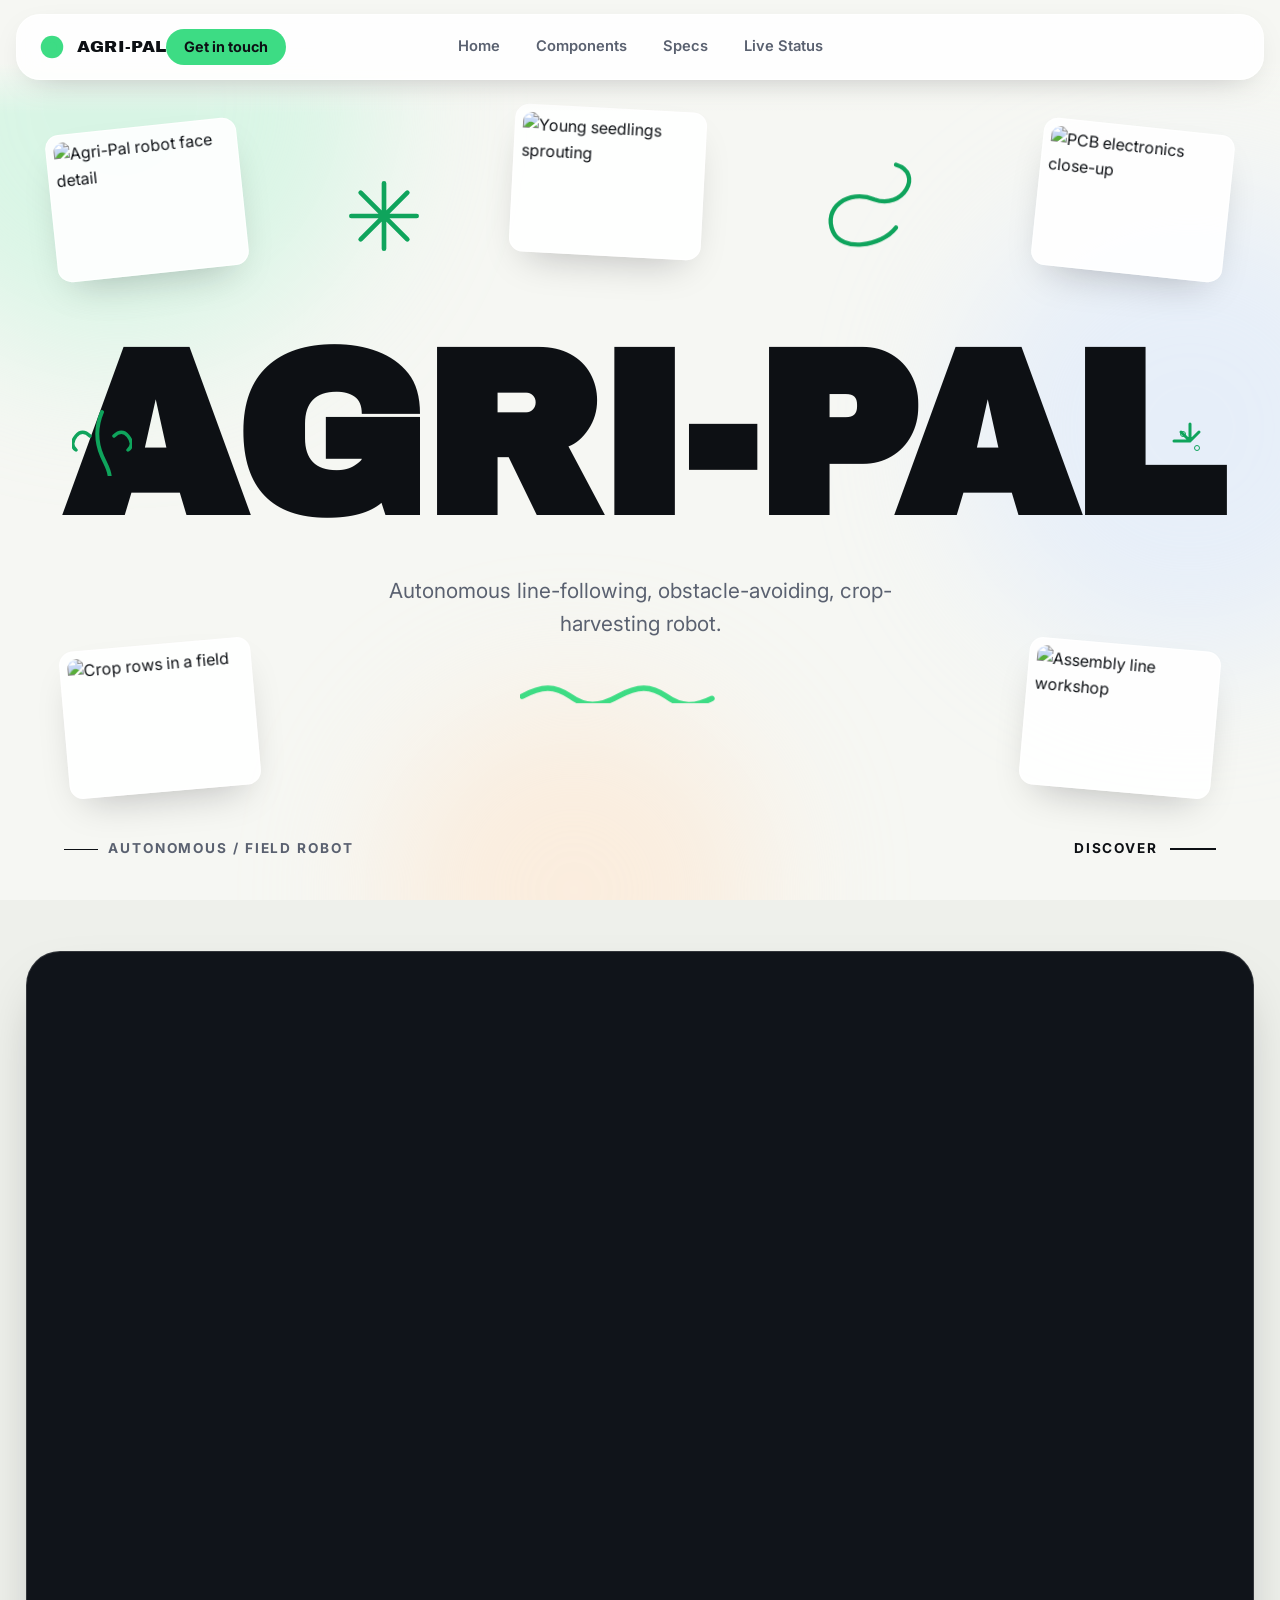
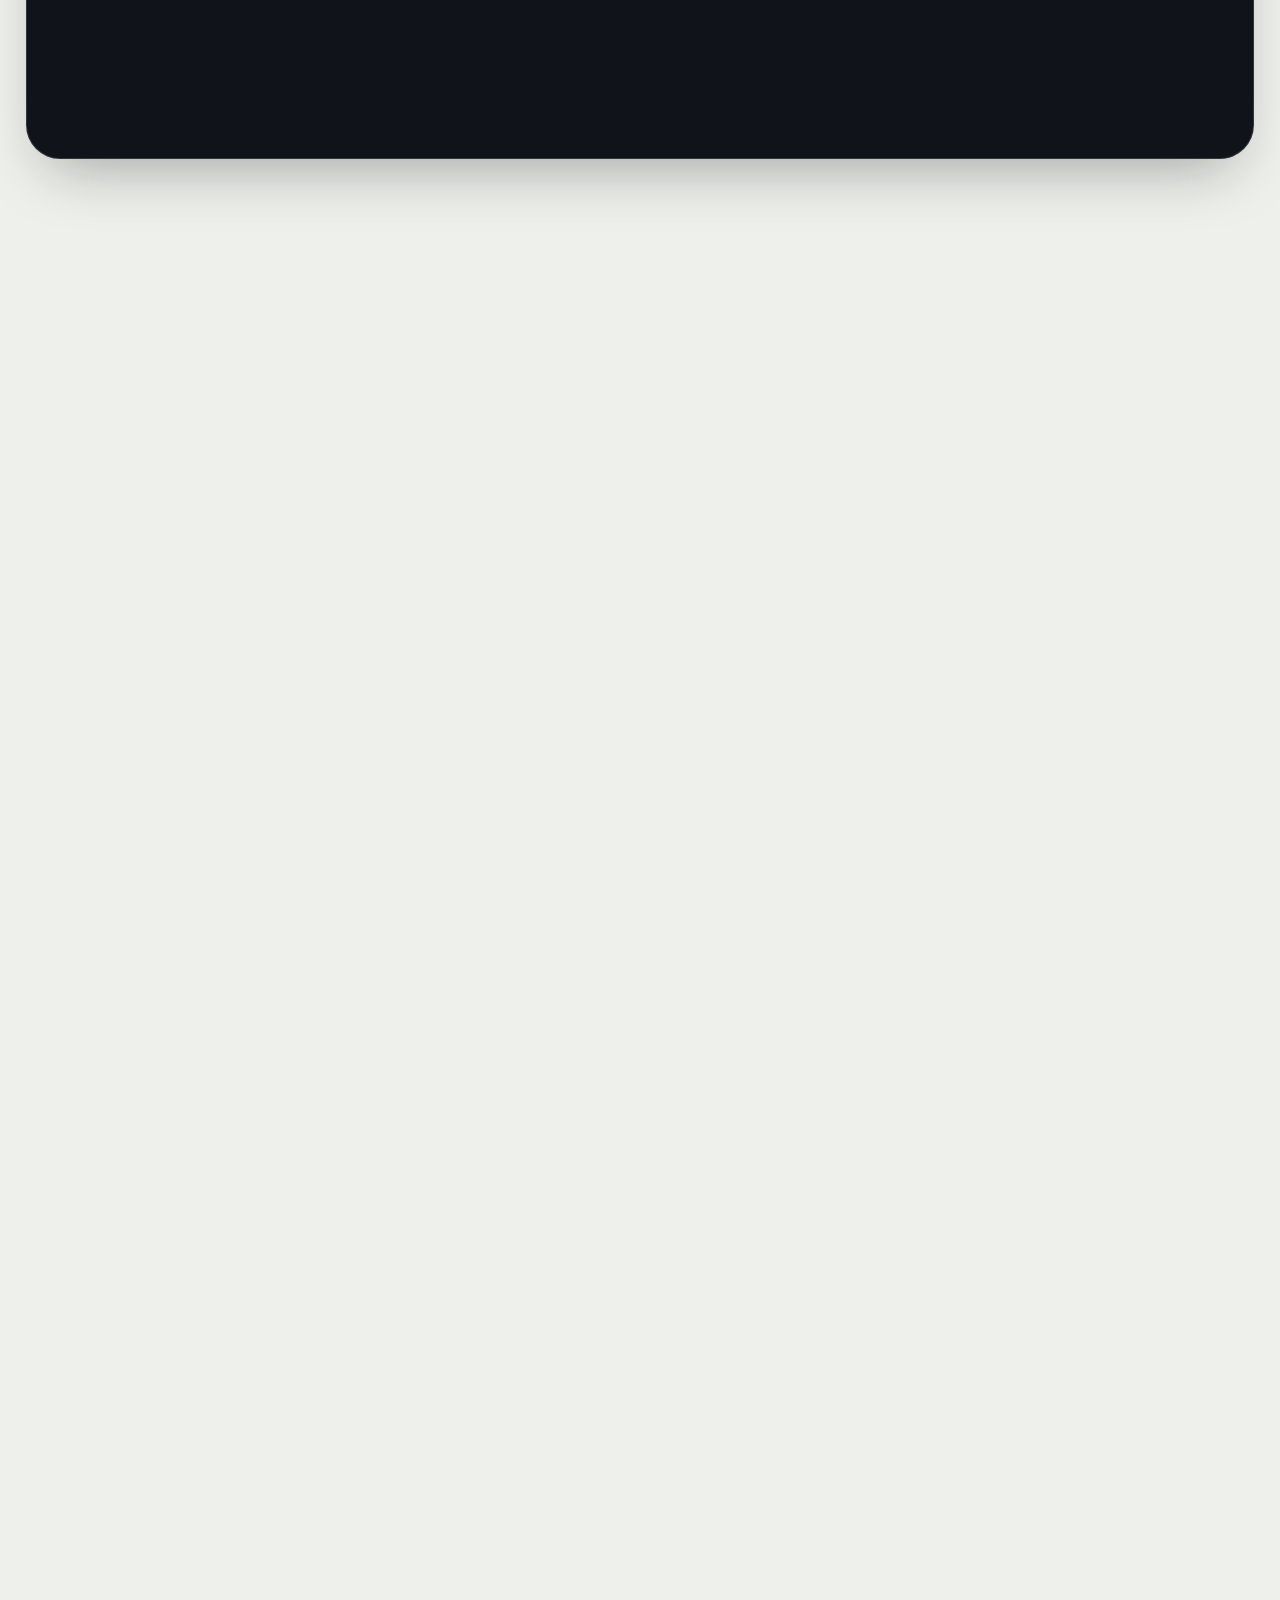
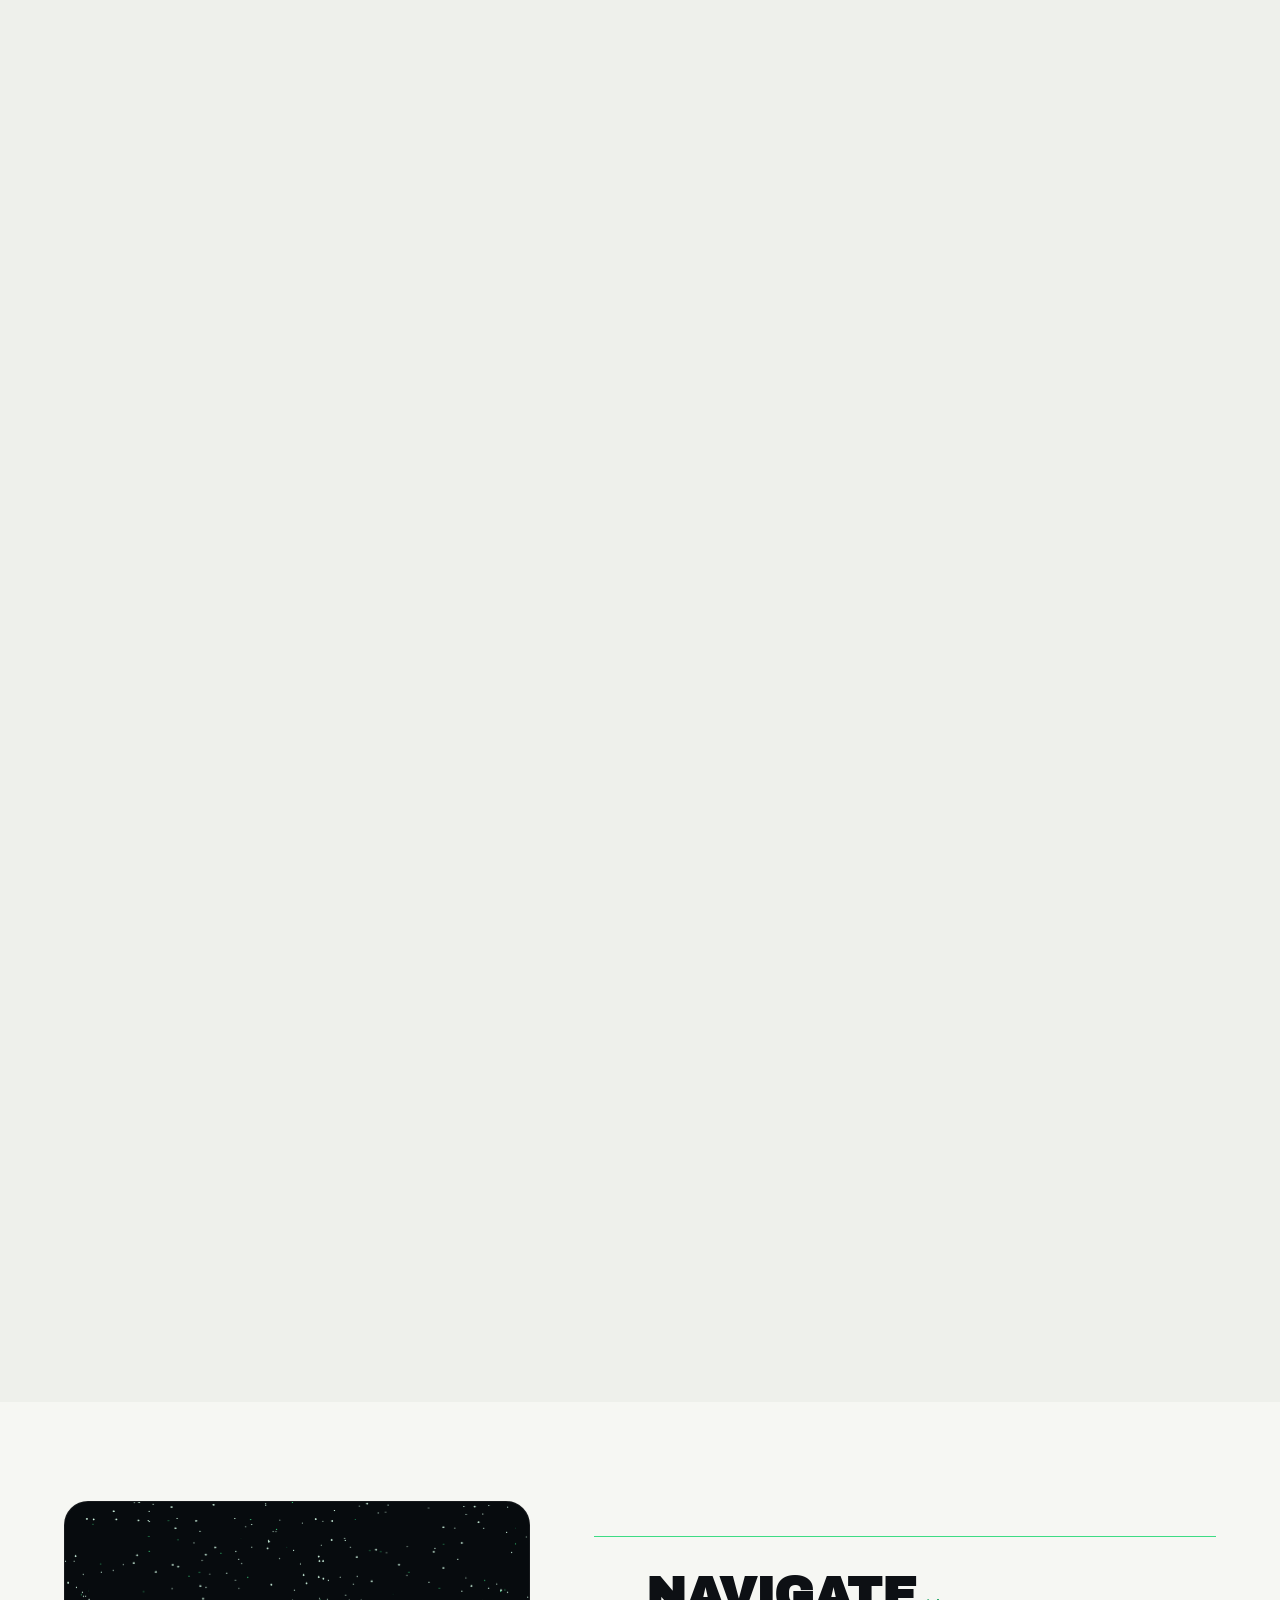
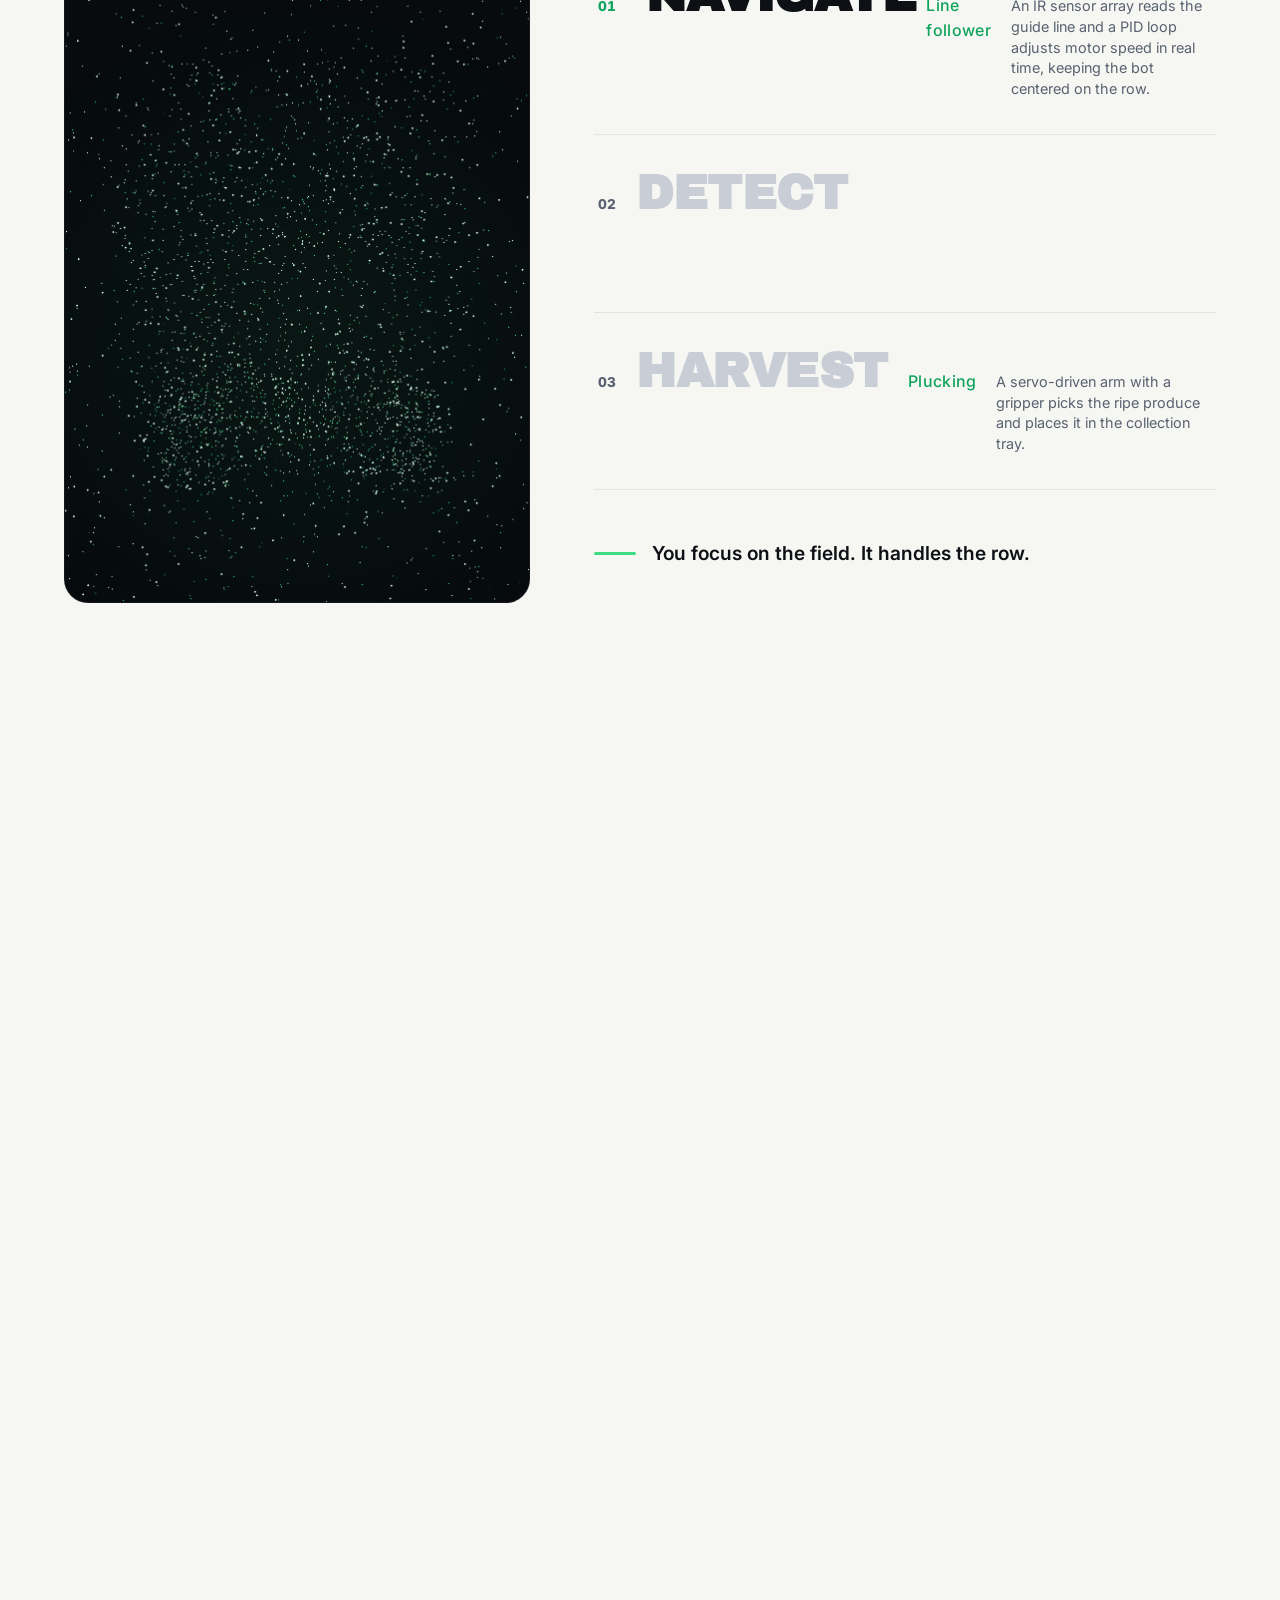
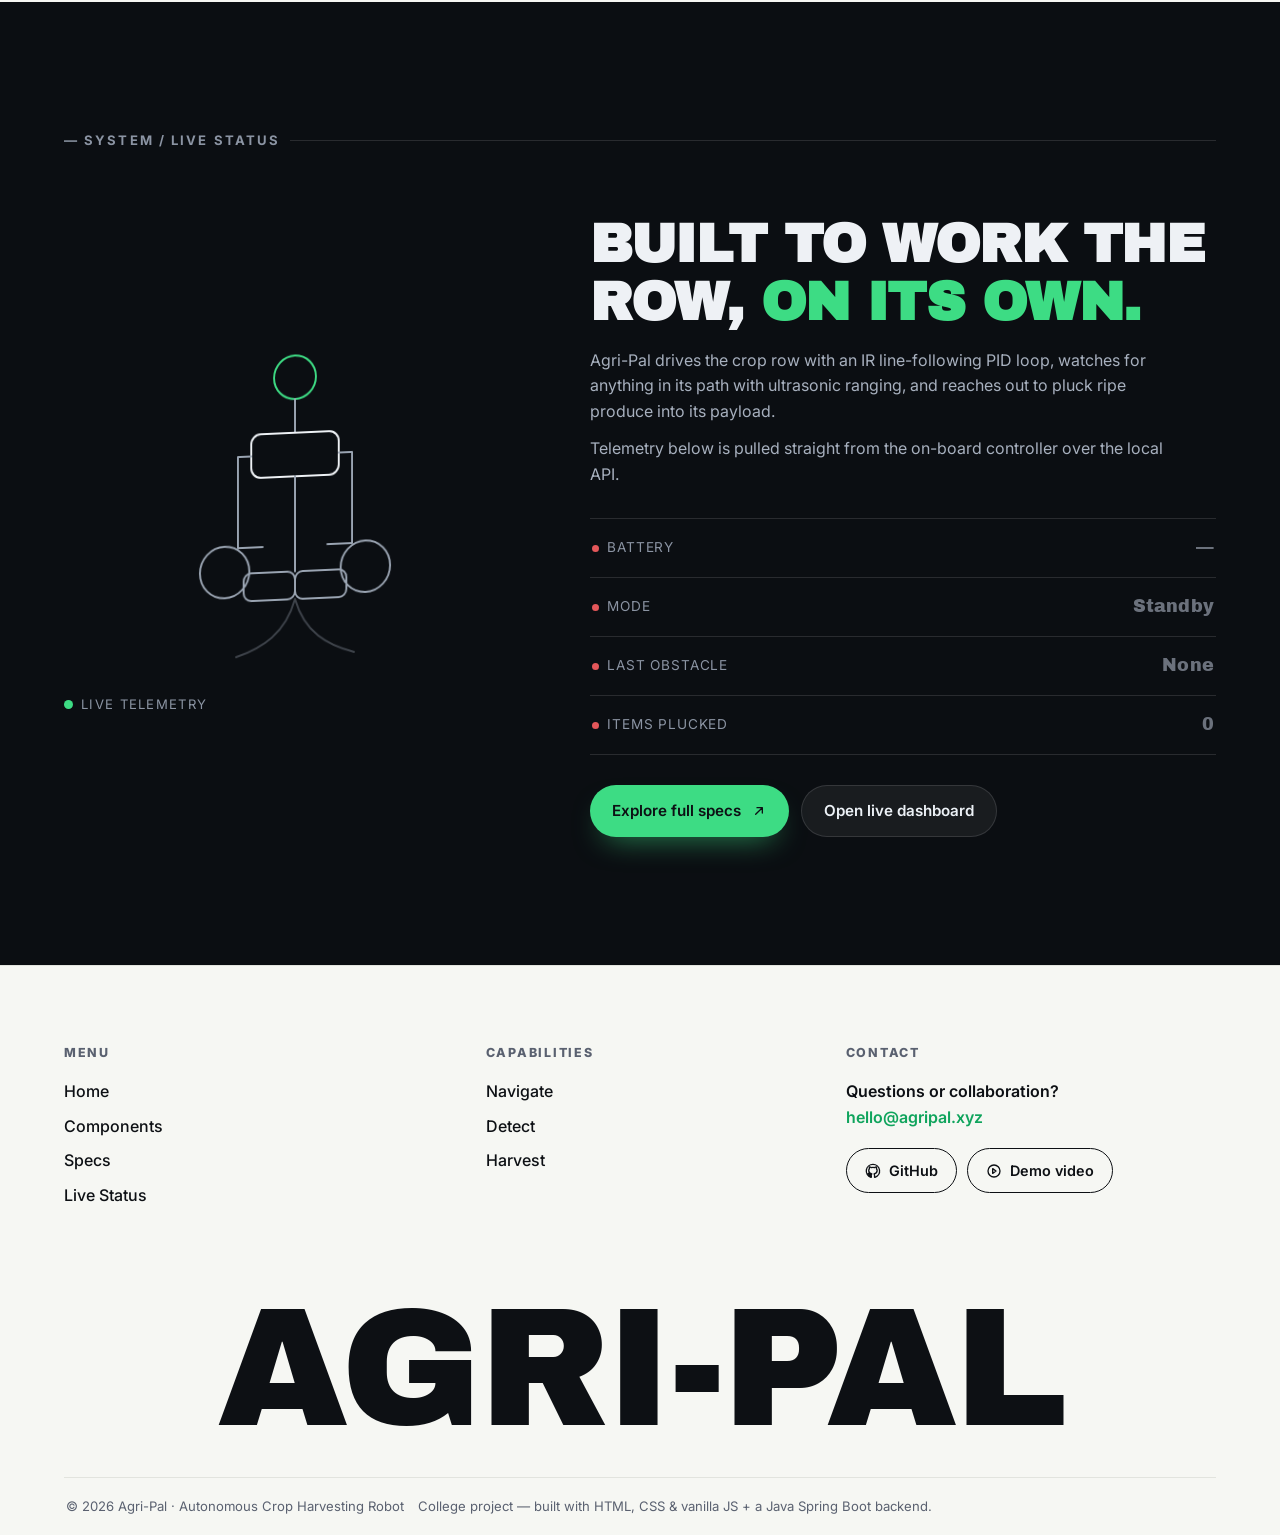
==== commit 083341b5: "connect" ====
--- a/_test_specs.html
+++ b/_test_specs.html
@@ -264,7 +264,8 @@
 
   <div id="modal-root"></div>
 
-  <script src="ui.js"></script>
+  <script src="config.js?v=20"></script>
+    <script src="ui.js"></script>
   <script src="botshape.js"></script>
   <script src="botrig.js"></script>
   <script src="dotrobot.js"></script>
--- a/style.css
+++ b/style.css
@@ -260,13 +260,31 @@
   padding: 8px 16px; border-radius: 999px;
   font-size: .92rem; font-weight: 600; color: var(--ink-soft);
   transition: color .2s ease, background .2s ease;
+  display: inline-flex; align-items: center; gap: 6px; white-space: nowrap;
+  height: 36px; box-sizing: border-box;
+}
+.nav-cta, .nav-login-pill, .nav-auth button, .nav-avatar {
+  display: inline-flex; align-items: center; gap: 6px; white-space: nowrap;
+  height: 36px; box-sizing: border-box;
 }
 .nav-links a:hover { color: var(--ink); background: rgba(13, 16, 20, .06); }
 .nav-links a.active, .nav-links a[aria-current="page"] { color: var(--paper); background: var(--ink); }
 .nav-links a.nav-active { color: var(--paper); background: var(--ink); }
 
+.nav-auth { display: inline-flex; align-items: center; margin-left: auto; margin-right: 10px; }
+.nav-login-pill {
+  padding: 9px 18px; border-radius: 999px;
+  background: transparent; color: var(--ink);
+  border: 1px solid var(--line);
+  font-weight: 700; font-size: .9rem; cursor: pointer;
+  transition: transform .2s var(--ease), box-shadow .2s ease, background .2s ease;
+}
+.nav-login-pill:hover { background: rgba(13,16,20,.06); }
+.site-nav[data-theme="dark"] .nav-login-pill { color: #e8eef0; border-color: rgba(255,255,255,.2); }
+.site-nav[data-theme="dark"] .nav-login-pill:hover { background: rgba(255,255,255,.08); }
+
 .nav-cta {
-  margin-left: auto;
+  margin-left: 0;
   padding: 9px 18px; border-radius: 999px;
   background: var(--accent); color: var(--ink);
   font-weight: 700; font-size: .9rem;
@@ -298,6 +316,7 @@
   .nav-links.open { opacity: 1; pointer-events: auto; transform: none; }
   .nav-links a { padding: 12px 14px; }
   .nav-cta { display: none; }
+  .nav-auth { margin-left: 0; margin-right: 4px; }
   .nav-burger { display: flex; }
 }
 
@@ -913,6 +932,12 @@
 .footer-contact a { color: var(--accent-deep); }
 .footer-contact a:hover { text-decoration: underline; }
 
+.footer-phone {
+  display: inline-block; margin-top: 8px; font-size: 15px;
+  font-weight: 500; color: #111418; text-decoration: none;
+}
+.footer-phone:hover { color: #14a35c; text-decoration: underline; }
+
 .footer-pills { display: flex; gap: 10px; margin-top: 18px; flex-wrap: wrap; }
 .pill {
   display: inline-flex; align-items: center; gap: 8px;
@@ -925,16 +950,18 @@
 
 .footer-wordmark {
   font-family: var(--font-display);
-  font-size: clamp(4.5rem, 19vw, 20rem);
-  line-height: .82;
+  display: block;
+  white-space: nowrap;
+  font-size: clamp(44px, 13.2vw, 185px);
+  line-height: 0.95;
   text-transform: uppercase; text-align: center;
   letter-spacing: -0.02em; color: var(--ink);
-  transform: translateY(0.12em);
+  margin: 24px 0 28px;
   user-select: none;
 }
 
 .footer-bottom {
-  display: flex; align-items: center; justify-content: space-between; gap: 14px; flex-wrap: wrap;
+  display: flex; align-items: center; justify-content: flex-start; gap: 14px; flex-wrap: wrap;
   border-top: 1px solid var(--line);
   padding: 18px 2px; font-size: .82rem; color: var(--ink-soft);
 }
@@ -3403,3 +3430,221 @@
 .specs-view .specs-node-label {
   font-size: 14px;
 }
+
+/* ---- Navbar PFP avatar (nav-pfp-btn) ---- */
+.nav-pfp-btn {
+  position: relative; z-index: 20; flex-shrink: 0;
+  width: 38px; height: 38px; min-width: 38px; border-radius: 50%;
+  display: inline-flex; align-items: center; justify-content: center; padding: 0;
+  background: #14a35c; color: #fff; border: 0; cursor: pointer;
+  box-shadow: 0 0 0 2px rgba(61,220,132,0.35);
+}
+.nav-pfp-btn svg { width: 20px; height: 20px; }
+
+/* ---- Bento telemetry dashboard ---- */
+.live-dash .bento { padding: 28px; }
+.bento-header { display: flex; align-items: center; justify-content: space-between; gap: 12px; flex-wrap: wrap; margin-bottom: 18px; }
+.bento-kicker { font-size: 11px; font-weight: 700; letter-spacing: .18em; text-transform: uppercase; color: #0b7a43; }
+.bento-title { font-size: 24px; font-weight: 800; color: #111418; margin: 4px 0 0; }
+.bento-header-right { display: flex; align-items: center; gap: 10px; flex-wrap: wrap; }
+.mode-pill { font-size: 13px; color: #3a434c; background: #f1f2ee; padding: 6px 12px; border-radius: 999px; }
+.bento-row1 { display: grid; grid-template-columns: 1fr 1.4fr; gap: 14px; margin-bottom: 14px; }
+.bento-row2 { display: grid; grid-template-columns: 1fr 1fr; gap: 14px; margin-bottom: 14px; }
+@media (max-width: 700px) { .bento-row1, .bento-row2 { grid-template-columns: 1fr; } }
+.bento-card { background: #fff; border: 1px solid #d3d7d0; border-radius: 16px; padding: 18px; }
+.bento-card-head { font-size: 13px; font-weight: 700; color: #3a434c; margin-bottom: 12px; text-transform: uppercase; letter-spacing: .08em; }
+.ring-wrap { position: relative; width: 120px; height: 120px; margin: 0 auto 8px; }
+.ring { width: 100%; height: 100%; transform: rotate(-90deg); }
+.ring-bg { fill: none; stroke: #e3e5e0; stroke-width: 10; }
+.ring-fill { fill: none; stroke: #14a35c; stroke-width: 10; stroke-linecap: round; stroke-dasharray: 327; stroke-dashoffset: 327; transition: stroke-dashoffset .6s ease; }
+.ring-val { position: absolute; inset: 0; display: flex; align-items: center; justify-content: center; font-size: 26px; font-weight: 800; color: #111418; }
+.bento-meta { font-size: 13px; color: #5a6570; margin-top: 6px; text-align: center; }
+.rowtrack-val { font-size: 22px; font-weight: 800; color: #111418; }
+.rowtrack-sub { font-size: 16px; color: #3a434c; margin: 4px 0 10px; }
+.rowtrack-bars { display: grid; grid-template-columns: repeat(12, 1fr); gap: 4px; }
+.rowtrack-bars span { height: 8px; border-radius: 4px; background: #e3e5e0; }
+.rowtrack-bars span.done { background: #14a35c; }
+.rowtrack-bars span.active { background: #14a35c; box-shadow: 0 0 8px rgba(61,220,132,.6); }
+.bento-big { font-size: 34px; font-weight: 800; color: #111418; }
+.bento-sub { font-size: 13px; color: #5a6570; }
+.prox-bar { height: 8px; background: #e3e5e0; border-radius: 4px; margin: 8px 0; overflow: hidden; }
+.prox-fill { height: 100%; width: 40%; background: #14a35c; border-radius: 4px; transition: width .6s ease, background .3s ease; }
+.packet-log { font-family: ui-monospace, monospace; font-size: 12px; color: #c9d2de; background: #111613; padding: 10px; border-radius: 8px; min-height: 40px; }
+
+/* ---- polished live dashboard (bento v2) ---- */
+.live-dash { background: transparent !important; }
+.live-dash .glass-card.dashboard { overflow: hidden; border-radius: 24px; }
+.rowtrack-top { display: flex; align-items: baseline; justify-content: space-between; gap: 12px; margin-bottom: 8px; }
+.rowtrack-val { font-size: 28px; font-weight: 800; color: #111418; }
+.rowtrack-pct { font-size: 13px; color: #5a6570; }
+.rowtrack-bars span.active { animation: rowPulse 1.4s ease-in-out infinite; }
+@keyframes rowPulse { 0%,100% { box-shadow: 0 0 6px rgba(61,220,132,.5); } 50% { box-shadow: 0 0 14px rgba(61,220,132,.9); } }
+.harvest-split { display: grid; grid-template-columns: 1fr 1fr; gap: 20px; position: relative; }
+.harvest-divider { position: absolute; left: 50%; top: 0; bottom: 0; width: 1px; background: #e3e5e0; transform: translateX(-50%); }
+.harvest-col { padding: 0 4px; }
+.harvest-label { font-size: 11px; font-weight: 700; letter-spacing: .12em; text-transform: uppercase; color: #3a434c; margin-bottom: 6px; }
+.packet-log { min-height: 110px; }
+.pkt-line { color: #94a3b8; line-height: 1.6; }
+.pkt-line.pkt-new { color: #4ade80; font-weight: 600; }
+.poll-badge { font-size: 10px; font-weight: 700; letter-spacing: .12em; color: #0b7a43; background: #e7f5ec; padding: 3px 8px; border-radius: 999px; margin-left: 8px; }
+
+/* ---- subsystems card ---- */
+.bento-subsys { background: #ffffff; }
+.subsys-pill { font-size: 11px; font-weight: 700; letter-spacing: .1em; padding: 3px 10px; border-radius: 999px; margin-left: 8px; }
+.subsys-pill.nominal { color: #0b7a43; background: #e7f5ec; }
+.subsys-pill.caution { color: #92400e; background: #fef3c7; }
+.subsys-pill.offline { color: #991b1b; background: #fee2e2; }
+.subsys-list { display: flex; flex-direction: column; gap: 8px; }
+.subsys-row { display: flex; justify-content: space-between; align-items: center; padding: 8px 0; border-bottom: 1px solid #eef0eb; }
+.subsys-row:last-child { border-bottom: 0; }
+.subsys-key { font-size: 13px; color: #3a434c; }
+.subsys-val { font-size: 13px; font-weight: 600; color: #111418; }
+
+/* ---- polish v8 ---- */
+.live-dash { margin-top: 24px; }
+.batt-pill { font-size: 11px; font-weight: 700; letter-spacing: .1em; padding: 3px 10px; border-radius: 999px; margin-left: 8px; }
+.batt-pill.healthy { color: #0b7a43; background: #e7f5ec; }
+.batt-pill.low { color: #92400e; background: #fef3c7; }
+.batt-pill.offline { color: #991b1b; background: #fee2e2; }
+.rowtrack-bars { display: grid; grid-template-columns: repeat(12, 1fr); gap: 4px; }
+.rowbar-col { display: flex; flex-direction: column; align-items: center; gap: 4px; }
+.rowbar { height: 8px; width: 100%; border-radius: 4px; background: #e3e5e0; }
+.rowbar.done { background: #14a35c; }
+.rowbar.active { background: #14a35c; animation: rowPulse 1.4s ease-in-out infinite; }
+.rowbar-num { font-size: 9px; color: #9aa3b1; font-variant-numeric: tabular-nums; }
+
+/* ---- navbar right-side flex group ---- */
+.nav-right { display: flex; align-items: center; gap: 10px; margin-left: auto; }
+
+#nav-pfp-dropdown,
+.nav-pfp-dropdown,
+.nav-account-dropdown {
+  background: #0b0f0d !important;
+  border: 1px solid rgba(52, 211, 153, 0.35) !important;
+  border-radius: 14px !important;
+  padding: 6px !important;
+  min-width: 132px !important;
+  box-shadow: 0 12px 28px rgba(0, 0, 0, 0.65) !important;
+}
+
+#nav-pfp-dropdown button,
+.nav-pfp-dropdown button,
+.nav-account-dropdown button,
+.nav-logout-btn {
+  display: block !important;
+  width: 100% !important;
+  padding: 10px 16px !important;
+  border: none !important;
+  border-radius: 10px !important;
+  background: #0b0f0d !important;
+  color: #34d399 !important;
+  font-weight: 700 !important;
+  font-size: 14px !important;
+  line-height: 1.2 !important;
+  text-align: center !important;
+  opacity: 1 !important;
+  visibility: visible !important;
+  cursor: pointer !important;
+}
+
+#nav-pfp-dropdown button:hover,
+.nav-pfp-dropdown button:hover,
+.nav-account-dropdown button:hover,
+.nav-logout-btn:hover {
+  background: #131d18 !important;
+  color: #4ade80 !important;
+}
+
+.nav-pfp-wrap {
+  position: relative !important;
+  display: inline-flex !important;
+  align-items: center !important;
+}
+
+#nav-pfp-dropdown {
+  position: absolute !important;
+  top: calc(100% + 12px) !important;
+  left: 50% !important;
+  transform: translateX(-50%) !important;
+  z-index: 9999 !important;
+  display: none !important;
+  background: #0b0f0d !important;
+  border: 1px solid rgba(52, 211, 153, 0.35) !important;
+  border-radius: 14px !important;
+  padding: 6px !important;
+  min-width: 124px !important;
+  box-shadow: 0 12px 28px rgba(0, 0, 0, 0.65) !important;
+}
+
+#nav-pfp-dropdown.is-open {
+  display: block !important;
+}
+
+#nav-pfp-dropdown .nav-logout-btn {
+  display: block !important;
+  width: 100% !important;
+  padding: 10px 16px !important;
+  border: none !important;
+  border-radius: 10px !important;
+  background: #0b0f0d !important;
+  color: #34d399 !important;
+  font-weight: 700 !important;
+  font-size: 14px !important;
+  text-align: center !important;
+  white-space: nowrap !important;
+  cursor: pointer !important;
+}
+
+#nav-pfp-dropdown .nav-logout-btn:hover {
+  background: #131d18 !important;
+  color: #4ade80 !important;
+}
+
+/* ---- telemetry contour bg ---- */
+.telemetry-contour-bg {
+  position: absolute;
+  inset: -24px;
+  width: calc(100% + 48px);
+  height: calc(100% + 48px);
+  z-index: 0;
+  pointer-events: none;
+}
+.telemetry-contour-bg path {
+  fill: none;
+  stroke: rgba(16, 32, 22, 0.14);
+  stroke-width: 1.25;
+  stroke-linecap: round;
+  animation: contourDrift 16s ease-in-out infinite alternate;
+  transform-origin: center;
+}
+.telemetry-contour-bg path.accent {
+  stroke: rgba(22, 163, 74, 0.14);
+}
+.telemetry-contour-bg path:nth-child(even) {
+  animation-duration: 21s;
+  animation-direction: alternate-reverse;
+}
+@keyframes contourDrift {
+  0%   { transform: translate3d(0px, 0px, 0) scale(1); }
+  100% { transform: translate3d(14px, -10px, 0) scale(1.015); }
+}
+
+/* ---- live-dash solid card, no lines inside ---- */
+.live-dash .glass-card.dashboard {
+  position: relative !important;
+  z-index: 2 !important;
+  background: #ffffff !important;
+  overflow: hidden;
+}
+
+.telemetry-contour-canvas {
+  position: absolute !important;
+  top: 0 !important;
+  left: 50% !important;
+  transform: translateX(-50%) !important;
+  width: 100vw !important;
+  height: 100% !important;
+  z-index: 0 !important;
+  pointer-events: none !important;
+  display: block !important;
+}
